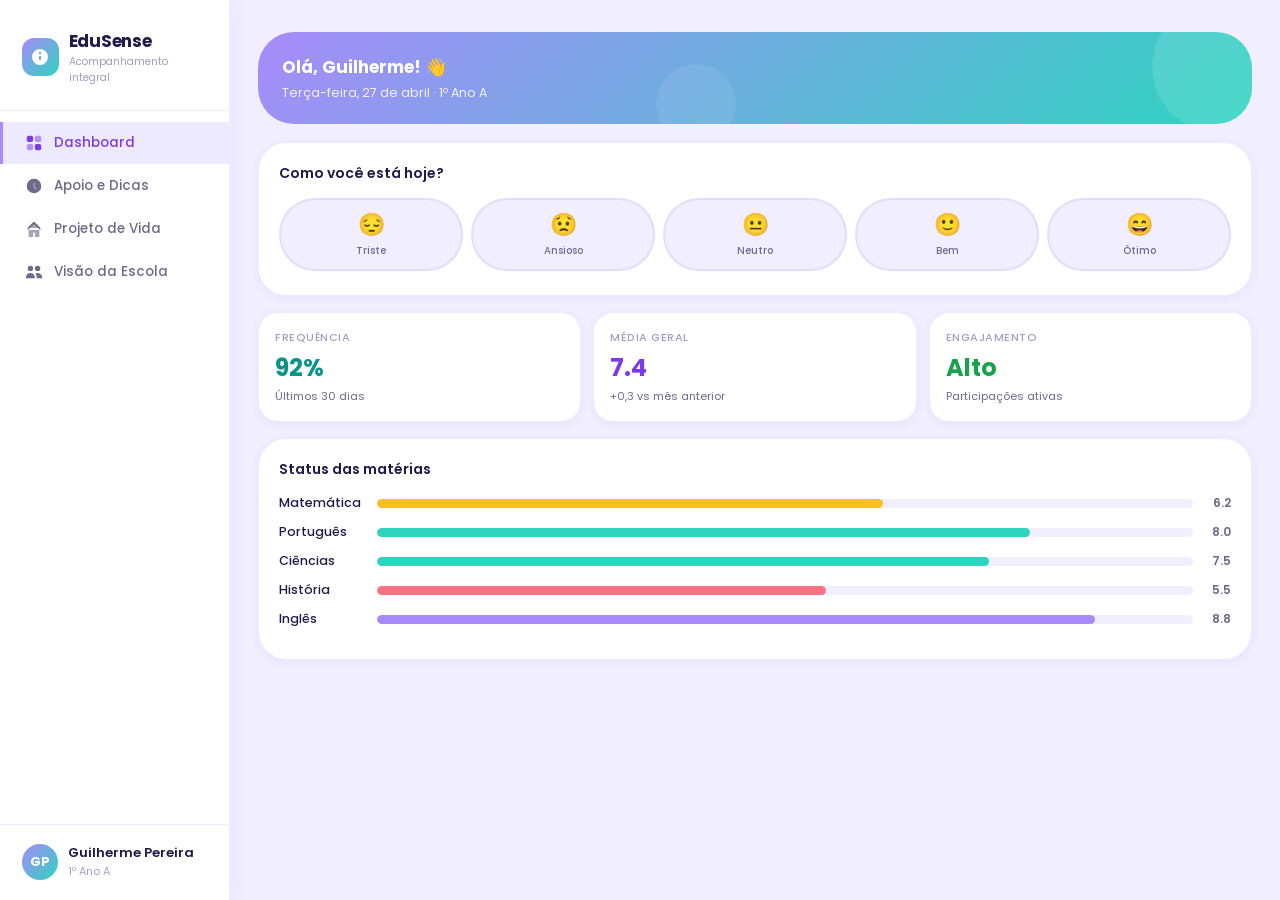
==== index.html @ b8fcf406 "Change avatar initials from 'AM' to 'GP'" ====
<!DOCTYPE html>
<html lang="pt-BR">
<head>
<meta charset="UTF-8">
<meta name="viewport" content="width=device-width, initial-scale=1.0">
<title>EduSense — Acompanhamento Integral do Estudante</title>
<link rel="preconnect" href="https://fonts.googleapis.com">
<link href="https://fonts.googleapis.com/css2?family=Poppins:wght@400;500;600;700&display=swap" rel="stylesheet">
<style>
  :root {
    --bg: #f0eeff;
    --bg2: #ffffff;
    --bg3: #e8f5f0;
    --sidebar-bg: #ffffff;
    --card: #ffffff;
    --card2: #f7f5ff;
    --lilac: #a78bfa;
    --lilac-deep: #7c3aed;
    --lilac-light: #ede9fe;
    --teal: #2dd4bf;
    --teal-deep: #0d9488;
    --teal-light: #ccfbf1;
    --rose: #fb7185;
    --rose-light: #ffe4e6;
    --amber: #fbbf24;
    --amber-light: #fef3c7;
    --green: #4ade80;
    --green-deep: #16a34a;
    --green-light: #dcfce7;
    --text: #1e1b4b;
    --text2: #6d6a8a;
    --text3: #a0a0c0;
    --border: rgba(167,139,250,0.18);
    --shadow: 0 4px 24px rgba(124,58,237,0.08);
    --shadow-sm: 0 2px 10px rgba(124,58,237,0.06);
    --r: 20px;
    --r-lg: 28px;
    --r-xl: 36px;
  }
  * { box-sizing: border-box; margin: 0; padding: 0; }
  html, body { height: 100%; font-family: 'Poppins', sans-serif; background: var(--bg); color: var(--text); }

  /* LAYOUT */
  .shell { display: flex; height: 100vh; overflow: hidden; }
  .sidebar {
    width: 230px; background: var(--sidebar-bg); border-right: 1.5px solid var(--border);
    display: flex; flex-direction: column; padding: 28px 0 20px; flex-shrink: 0;
    box-shadow: 2px 0 20px rgba(124,58,237,0.05); transition: transform 0.3s ease; z-index: 100;
  }
  .main { flex: 1; overflow-y: auto; padding: 32px 28px 100px; background: var(--bg); }

  /* LOGO */
  .logo { padding: 0 22px 24px; border-bottom: 1.5px solid var(--border); margin-bottom: 10px; }
  .logo-mark { display: flex; align-items: center; gap: 10px; }
  .logo-icon { width: 38px; height: 38px; border-radius: 12px; background: linear-gradient(135deg,#a78bfa,#2dd4bf); display: flex; align-items: center; justify-content: center; }
  .logo-icon svg { width: 20px; height: 20px; fill: white; }
  .logo-name { font-size: 17px; font-weight: 700; color: var(--text); letter-spacing: -0.3px; }
  .logo-sub { font-size: 10.5px; color: var(--text3); font-weight: 400; }

  /* NAV */
  .nav-item {
    display: flex; align-items: center; gap: 11px; padding: 11px 22px;
    font-size: 13.5px; font-weight: 500; color: var(--text2); cursor: pointer;
    border-left: 3px solid transparent; transition: all 0.18s; margin: 1px 0;
  }
  .nav-item:hover { background: var(--lilac-light); color: var(--lilac-deep); }
  .nav-item.active { background: var(--lilac-light); color: var(--lilac-deep); border-left: 3px solid var(--lilac); }
  .nav-item svg { width: 18px; height: 18px; flex-shrink: 0; }

  /* AVATAR FOOTER */
  .sidebar-footer { margin-top: auto; padding: 18px 22px 0; border-top: 1.5px solid var(--border); }
  .user-row { display: flex; align-items: center; gap: 10px; }
  .avatar { width: 36px; height: 36px; border-radius: 50%; background: linear-gradient(135deg,#a78bfa,#2dd4bf); display: flex; align-items: center; justify-content: center; font-size: 13px; font-weight: 700; color: white; flex-shrink: 0; }
  .user-name { font-size: 13px; font-weight: 600; color: var(--text); }
  .user-role { font-size: 11px; color: var(--text3); }

  /* TOP BAR (mobile) */
  .topbar {
    display: none; align-items: center; justify-content: space-between;
    padding: 14px 18px; background: white; border-bottom: 1.5px solid var(--border);
    position: sticky; top: 0; z-index: 200;
  }
  .hamburger { background: none; border: none; cursor: pointer; padding: 4px; display: flex; flex-direction: column; gap: 5px; }
  .hamburger span { display: block; width: 22px; height: 2px; background: var(--text); border-radius: 2px; transition: all 0.2s; }
  .topbar-logo { font-size: 16px; font-weight: 700; color: var(--text); }
  .topbar-avatar { width: 32px; height: 32px; border-radius: 50%; background: linear-gradient(135deg,#a78bfa,#2dd4bf); display: flex; align-items: center; justify-content: center; font-size: 11px; font-weight: 700; color: white; }

  /* BOTTOM NAV (mobile) */
  .bottom-nav {
    display: none; position: fixed; bottom: 0; left: 0; right: 0; z-index: 300;
    background: white; border-top: 1.5px solid var(--border);
    padding: 8px 0 env(safe-area-inset-bottom, 8px);
    justify-content: space-around; align-items: center;
  }
  .bn-item { display: flex; flex-direction: column; align-items: center; gap: 3px; cursor: pointer; padding: 4px 10px; border-radius: 12px; transition: all 0.15s; flex: 1; }
  .bn-item svg { width: 22px; height: 22px; color: var(--text3); transition: color 0.15s; }
  .bn-item span { font-size: 10px; color: var(--text3); font-weight: 500; transition: color 0.15s; }
  .bn-item.active svg, .bn-item.active span { color: var(--lilac-deep); }
  .bn-item.active { background: var(--lilac-light); }

  /* SIDEBAR OVERLAY */
  .overlay { display: none; position: fixed; inset: 0; background: rgba(30,27,75,0.35); z-index: 99; }
  .overlay.visible { display: block; }

  /* PAGES */
  .page { display: none; animation: fadeUp 0.22s ease; }
  .page.active { display: block; }
  @keyframes fadeUp { from { opacity:0; transform: translateY(12px); } to { opacity:1; transform:translateY(0); } }
  .page-title { font-size: 20px; font-weight: 700; color: var(--text); margin-bottom: 4px; }
  .page-subtitle { font-size: 13px; color: var(--text2); margin-bottom: 22px; }

  /* CARDS */
  .card { background: var(--card); border-radius: var(--r-lg); padding: 20px; box-shadow: var(--shadow-sm); border: 1.5px solid var(--border); margin-bottom: 16px; }
  .card-title { font-size: 14px; font-weight: 600; color: var(--text); margin-bottom: 14px; }
  .card2 { background: var(--card2); border-radius: var(--r-lg); padding: 18px; border: 1.5px solid var(--lilac-light); margin-bottom: 16px; }

  /* GRID */
  .grid-2 { display: grid; grid-template-columns: 1fr 1fr; gap: 14px; margin-bottom: 16px; }
  .grid-3 { display: grid; grid-template-columns: repeat(3, 1fr); gap: 12px; margin-bottom: 16px; }
  .grid-comp { display: grid; grid-template-columns: 1fr 1fr; gap: 14px; }

  /* METRIC */
  .metric-card { background: white; border-radius: var(--r); padding: 16px; border: 1.5px solid var(--border); box-shadow: var(--shadow-sm); }
  .metric-label { font-size: 11px; color: var(--text3); font-weight: 500; margin-bottom: 4px; text-transform: uppercase; letter-spacing: 0.5px; }
  .metric-value { font-size: 24px; font-weight: 700; color: var(--text); }
  .metric-sub { font-size: 11px; color: var(--text2); margin-top: 3px; }

  /* EMOJI CHECK-IN */
  .emoji-row { display: flex; gap: 8px; justify-content: space-between; margin-bottom: 4px; }
  .emoji-btn {
    flex: 1; padding: 12px 4px 10px; border: 2px solid var(--border);
    border-radius: var(--r-xl); background: var(--bg); cursor: pointer;
    display: flex; flex-direction: column; align-items: center; gap: 5px;
    transition: all 0.18s; font-size: 22px; outline: none;
  }
  .emoji-btn:hover { border-color: var(--lilac); background: var(--lilac-light); transform: translateY(-2px); }
  .emoji-btn.selected { border-color: var(--lilac-deep); background: var(--lilac-light); box-shadow: 0 0 0 3px rgba(167,139,250,0.25); transform: translateY(-2px); }
  .emoji-label { font-size: 10px; color: var(--text2); font-weight: 500; font-family: 'Poppins', sans-serif; }

  /* CHECK-IN RESULT */
  .checkin-result { border-radius: var(--r); padding: 14px 16px; margin-top: 14px; display: none; transition: all 0.2s; }
  .checkin-result.visible { display: block; }
  .checkin-msg { font-size: 13px; font-weight: 600; margin-bottom: 3px; }
  .checkin-sub { font-size: 12px; line-height: 1.5; }

  /* SUBJECT BARS */
  .subject-bar { display: flex; align-items: center; gap: 10px; margin-bottom: 11px; }
  .subject-name { font-size: 12.5px; color: var(--text); font-weight: 500; width: 88px; flex-shrink: 0; }
  .bar-track { flex: 1; height: 9px; background: var(--bg); border-radius: 99px; overflow: hidden; }
  .bar-fill { height: 100%; border-radius: 99px; transition: width 0.6s ease; }
  .bar-grade { font-size: 12px; color: var(--text2); font-weight: 600; width: 28px; text-align: right; }

  /* BADGES */
  .badge { display: inline-block; padding: 3px 10px; border-radius: 99px; font-size: 11px; font-weight: 600; font-family: 'Poppins', sans-serif; }
  .badge-lilac { background: var(--lilac-light); color: var(--lilac-deep); }
  .badge-teal { background: var(--teal-light); color: var(--teal-deep); }
  .badge-amber { background: var(--amber-light); color: #92400e; }
  .badge-rose { background: var(--rose-light); color: #be123c; }
  .badge-green { background: var(--green-light); color: var(--green-deep); }

  /* TIP CARDS */
  .tip-card { border-radius: var(--r); padding: 14px 16px; margin-bottom: 10px; border-left: 4px solid; }
  .tip-card.blue { background: #f0f9ff; border-color: #38bdf8; }
  .tip-card.green { background: var(--teal-light); border-color: var(--teal); }
  .tip-card.amber { background: var(--amber-light); border-color: var(--amber); }
  .tip-card.lilac { background: var(--lilac-light); border-color: var(--lilac); }
  .tip-label { font-size: 10.5px; font-weight: 700; text-transform: uppercase; letter-spacing: 0.6px; margin-bottom: 5px; }
  .tip-text { font-size: 13px; color: var(--text); line-height: 1.6; }

  /* COMPETENCY CARDS */
  .comp-card { background: white; border-radius: var(--r-lg); padding: 18px; border: 1.5px solid var(--border); transition: all 0.2s; cursor: pointer; }
  .comp-card:hover { border-color: var(--lilac); transform: translateY(-2px); box-shadow: var(--shadow); }
  .comp-icon { width: 42px; height: 42px; border-radius: 14px; display: flex; align-items: center; justify-content: center; margin-bottom: 12px; font-size: 20px; }
  .comp-title { font-size: 14px; font-weight: 600; color: var(--text); margin-bottom: 5px; }
  .comp-desc { font-size: 12px; color: var(--text2); line-height: 1.55; }
  .prog-bar { height: 6px; background: var(--bg); border-radius: 99px; overflow: hidden; margin-top: 12px; margin-bottom: 4px; }
  .prog-fill { height: 100%; border-radius: 99px; }
  .prog-label { font-size: 11px; color: var(--text3); display: flex; justify-content: space-between; }
  .prog-pct { font-weight: 700; color: var(--text2); }

  /* CHART BARS */
  .chart-area { display: flex; align-items: flex-end; gap: 8px; height: 110px; padding-top: 8px; }
  .chart-col { flex: 1; display: flex; flex-direction: column; align-items: center; gap: 5px; height: 100%; justify-content: flex-end; }
  .chart-bar-outer { width: 100%; background: var(--bg); border-radius: 8px 8px 0 0; display: flex; align-items: flex-end; flex: 1; overflow: hidden; }
  .chart-bar-inner { width: 100%; border-radius: 8px 8px 0 0; transition: height 0.6s ease; }
  .chart-label { font-size: 11px; color: var(--text3); font-weight: 500; }
  .chart-val { font-size: 12px; color: var(--text2); font-weight: 700; }

  /* ALERTS */
  .alert-item { display: flex; align-items: flex-start; gap: 10px; padding: 12px 14px; border-radius: var(--r); margin-bottom: 9px; }
  .alert-item.warn { background: var(--amber-light); }
  .alert-item.danger { background: var(--rose-light); }
  .alert-item.ok { background: var(--green-light); }
  .alert-dot { width: 9px; height: 9px; border-radius: 50%; margin-top: 4px; flex-shrink: 0; }
  .alert-text { font-size: 13px; color: var(--text); font-weight: 500; }
  .alert-meta { font-size: 11px; color: var(--text2); margin-top: 2px; }

  /* ROLE SWITCHER */
  .role-switcher { display: flex; gap: 8px; margin-bottom: 20px; flex-wrap: wrap; }
  .role-btn { padding: 7px 16px; border-radius: 99px; font-size: 12px; cursor: pointer; border: 1.5px solid var(--border); background: white; color: var(--text2); font-weight: 500; font-family: 'Poppins', sans-serif; transition: all 0.15s; }
  .role-btn.active { background: var(--lilac-deep); color: white; border-color: var(--lilac-deep); }
  .role-btn:hover:not(.active) { border-color: var(--lilac); color: var(--lilac-deep); }

  /* HERO BANNER */
  .hero-banner { background: linear-gradient(135deg, #a78bfa 0%, #2dd4bf 100%); border-radius: var(--r-xl); padding: 22px 24px; color: white; margin-bottom: 18px; position: relative; overflow: hidden; }
  .hero-banner::before { content:''; position:absolute; top:-30px; right:-30px; width:130px; height:130px; border-radius:50%; background:rgba(255,255,255,0.12); }
  .hero-banner::after { content:''; position:absolute; bottom:-20px; left:40%; width:80px; height:80px; border-radius:50%; background:rgba(255,255,255,0.08); }
  .hero-greeting { font-size: 17px; font-weight: 700; margin-bottom: 4px; }
  .hero-sub { font-size: 12.5px; opacity: 0.88; }

  /* SECTION LABEL */
  .section-label { font-size: 11px; color: var(--text3); text-transform: uppercase; letter-spacing: 0.8px; font-weight: 600; margin: 20px 0 10px; }

  /* RESPONSIVE */
  @media (max-width: 720px) {
    .sidebar { position: fixed; left: 0; top: 0; bottom: 0; transform: translateX(-100%); width: 240px; padding-top: 20px; }
    .sidebar.open { transform: translateX(0); }
    .topbar { display: flex; }
    .bottom-nav { display: flex; }
    .main { padding: 16px 14px 90px; }
    .hero-banner { padding: 18px; }
    .grid-2 { grid-template-columns: 1fr; }
    .grid-3 { grid-template-columns: 1fr 1fr; }
    .grid-comp { grid-template-columns: 1fr; }
    .emoji-btn { padding: 10px 2px 8px; font-size: 19px; }
    .emoji-label { font-size: 9px; }
    .page-title { font-size: 18px; }
  }
  @media (max-width: 400px) {
    .grid-3 { grid-template-columns: 1fr; }
  }
</style>
</head>
<body>

<div class="shell">
  <!-- SIDEBAR (desktop) -->
  <aside class="sidebar" id="sidebar">
    <div class="logo">
      <div class="logo-mark">
        <div class="logo-icon">
          <svg viewBox="0 0 20 20"><path d="M10 2a8 8 0 100 16A8 8 0 0010 2zm1 11H9V9h2v4zm0-6H9V5h2v2z"/></svg>
        </div>
        <div>
          <div class="logo-name">EduSense</div>
          <div class="logo-sub">Acompanhamento integral</div>
        </div>
      </div>
    </div>
    <nav>
      <div class="nav-item active" id="nav-dashboard" onclick="navigate('dashboard')">
        <svg viewBox="0 0 20 20" fill="currentColor"><rect x="2" y="2" width="7" height="7" rx="2"/><rect x="11" y="2" width="7" height="7" rx="2" opacity=".5"/><rect x="2" y="11" width="7" height="7" rx="2" opacity=".5"/><rect x="11" y="11" width="7" height="7" rx="2"/></svg>
        Dashboard
      </div>
      <div class="nav-item" id="nav-apoio" onclick="navigate('apoio')">
        <svg viewBox="0 0 20 20" fill="currentColor"><path d="M10 18a8 8 0 100-16 8 8 0 000 16zm1-13a1 1 0 10-2 0v4a1 1 0 00.293.707l2.5 2.5a1 1 0 101.414-1.414L11 8.586V5z" opacity=".7"/><path d="M10 2a8 8 0 100 16A8 8 0 0010 2zm1 5v3.586l1.707 1.707a1 1 0 01-1.414 1.414l-2-2A1 1 0 019 11V7a1 1 0 012 0z"/></svg>
        Apoio e Dicas
      </div>
      <div class="nav-item" id="nav-carreira" onclick="navigate('carreira')">
        <svg viewBox="0 0 20 20" fill="currentColor"><path d="M2 11l8-8 8 8M4 9v9a1 1 0 001 1h4v-5h2v5h4a1 1 0 001-1V9" opacity=".6"/><path fill-rule="evenodd" d="M3.293 9.707a1 1 0 010-1.414l6-6a1 1 0 011.414 0l6 6a1 1 0 01-1.414 1.414L10 4.414 4.707 9.707a1 1 0 01-1.414 0z"/></svg>
        Projeto de Vida
      </div>
      <div class="nav-item" id="nav-gestor" onclick="navigate('gestor')">
        <svg viewBox="0 0 20 20" fill="currentColor"><path d="M9 6a3 3 0 11-6 0 3 3 0 016 0zM17 6a3 3 0 11-6 0 3 3 0 016 0zM12.93 17c.046-.327.07-.66.07-1a6.97 6.97 0 00-1.5-4.33A5 5 0 0119 16v1h-6.07zM6 11a5 5 0 015 5v1H1v-1a5 5 0 015-5z"/></svg>
        Visão da Escola
      </div>
    </nav>
    <div class="sidebar-footer">
      <div class="user-row">
        <div class="avatar">GP</div>
        <div>
          <div class="user-name">Guilherme Pereira</div>
          <div class="user-role">1º Ano A </div>
        </div>
      </div>
    </div>
  </aside>

  <!-- MAIN -->
  <div style="flex:1;display:flex;flex-direction:column;overflow:hidden;min-width:0;">
    <!-- TOP BAR (mobile) -->
    <header class="topbar" id="topbar">
      <button class="hamburger" onclick="toggleSidebar()" aria-label="Menu">
        <span></span><span></span><span></span>
      </button>
      <span class="topbar-logo">EduSense</span>
      <div class="topbar-avatar">GP</div>
    </header>

    <main class="main" id="main">

      <!-- DASHBOARD -->
      <div class="page active" id="page-dashboard">
        <div class="hero-banner">
          <div class="hero-greeting">Olá, Guilherme! 👋</div>
          <div class="hero-sub">Terça-feira, 27 de abril · 1º Ano A </div>
        </div>

        <div class="card">
          <div class="card-title">Como você está hoje?</div>
          <div class="emoji-row">
            <button class="emoji-btn" onclick="selectMood(this,'triste')" data-mood="triste" aria-label="Triste"><span>😔</span><span class="emoji-label">Triste</span></button>
            <button class="emoji-btn" onclick="selectMood(this,'ansioso')" data-mood="ansioso" aria-label="Ansioso"><span>😟</span><span class="emoji-label">Ansioso</span></button>
            <button class="emoji-btn" onclick="selectMood(this,'neutro')" data-mood="neutro" aria-label="Neutro"><span>😐</span><span class="emoji-label">Neutro</span></button>
            <button class="emoji-btn" onclick="selectMood(this,'bem')" data-mood="bem" aria-label="Bem"><span>🙂</span><span class="emoji-label">Bem</span></button>
            <button class="emoji-btn" onclick="selectMood(this,'otimo')" data-mood="otimo" aria-label="Ótimo"><span>😄</span><span class="emoji-label">Ótimo</span></button>
          </div>
          <div class="checkin-result" id="checkin-result">
            <div class="checkin-msg" id="checkin-msg"></div>
            <div class="checkin-sub" id="checkin-sub"></div>
          </div>
        </div>

        <div class="grid-3">
          <div class="metric-card"><div class="metric-label">Frequência</div><div class="metric-value" style="color:var(--teal-deep)">92%</div><div class="metric-sub">Últimos 30 dias</div></div>
          <div class="metric-card"><div class="metric-label">Média geral</div><div class="metric-value" style="color:var(--lilac-deep)">7.4</div><div class="metric-sub">+0,3 vs mês anterior</div></div>
          <div class="metric-card"><div class="metric-label">Engajamento</div><div class="metric-value" style="color:var(--green-deep)">Alto</div><div class="metric-sub">Participações ativas</div></div>
        </div>

        <div class="card">
          <div class="card-title">Status das matérias</div>
          <div class="subject-bar"><span class="subject-name">Matemática</span><div class="bar-track"><div class="bar-fill" style="width:62%;background:var(--amber)"></div></div><span class="bar-grade">6.2</span></div>
          <div class="subject-bar"><span class="subject-name">Português</span><div class="bar-track"><div class="bar-fill" style="width:80%;background:var(--teal)"></div></div><span class="bar-grade">8.0</span></div>
          <div class="subject-bar"><span class="subject-name">Ciências</span><div class="bar-track"><div class="bar-fill" style="width:75%;background:var(--teal)"></div></div><span class="bar-grade">7.5</span></div>
          <div class="subject-bar"><span class="subject-name">História</span><div class="bar-track"><div class="bar-fill" style="width:55%;background:var(--rose)"></div></div><span class="bar-grade">5.5</span></div>
          <div class="subject-bar"><span class="subject-name">Inglês</span><div class="bar-track"><div class="bar-fill" style="width:88%;background:var(--lilac)"></div></div><span class="bar-grade">8.8</span></div>
        </div>
      </div>

      <!-- APOIO -->
      <div class="page" id="page-apoio">
        <div class="page-title">Apoio personalizado</div>
        <div class="page-subtitle">Sugestões baseadas no seu acompanhamento de hoje</div>

        <div class="card">
          <div class="card-title">Com base no seu check-in <span class="badge badge-amber" id="mood-badge">😟 Ansioso</span></div>
          <div class="tip-card amber">
            <div class="tip-label" style="color:#92400e;">Respiração e foco</div>
            <div class="tip-text">Antes de estudar, experimente 3 minutos de respiração profunda. Inspire por 4 segundos, segure por 4 e expire por 6. Isso ativa o estado de calma.</div>
          </div>
          <div class="tip-card blue">
            <div class="tip-label" style="color:#0369a1;">Técnica de estudo</div>
            <div class="tip-text">Divida seu estudo em blocos de 25 minutos com pausas de 5 (Técnica Pomodoro). Isso reduz a sensação de sobrecarga e melhora a concentração.</div>
          </div>
          <div class="tip-card green">
            <div class="tip-label" style="color:var(--teal-deep);">Conversar ajuda</div>
            <div class="tip-text">Se a ansiedade estiver pesando, converse com o orientador pedagógico. Falar sobre o que sente é um ato de autocuidado e coragem.</div>
          </div>
          <div class="tip-card lilac">
            <div class="tip-label" style="color:var(--lilac-deep);">Mensagem motivacional</div>
            <div class="tip-text">Você não precisa ser perfeito(a) para avançar. Cada pequeno passo conta. Reconheça seu próprio progresso hoje! ✨</div>
          </div>
        </div>

        <div class="section-label">Recursos de apoio</div>
        <div class="grid-2">
          <div class="card" style="margin-bottom:0;">
            <div class="card-title">Organizando sua rotina</div>
            <div style="font-size:13px;color:var(--text2);line-height:1.65;">Monte um plano semanal com horários fixos para estudo. A previsibilidade reduz a ansiedade e aumenta a sensação de controle.</div>
            <div style="margin-top:12px;"><span class="badge badge-teal">Organização</span></div>
          </div>
          <div class="card" style="margin-bottom:0;">
            <div class="card-title">Inteligência emocional</div>
            <div style="font-size:13px;color:var(--text2);line-height:1.65;">Reconhecer suas emoções é o primeiro passo para gerenciá-las. Identifique o que te deixa ansioso e explore estratégias de resposta.</div>
            <div style="margin-top:12px;"><span class="badge badge-lilac">Autoconhecimento</span></div>
          </div>
        </div>
      </div>

      <!-- CARREIRA -->
      <div class="page" id="page-carreira">
        <div class="page-title">Projeto de Vida</div>
        <div class="page-subtitle">Competências socioemocionais para o mundo do trabalho</div>

        <div class="hero-banner" style="background:linear-gradient(135deg,#2dd4bf,#a78bfa);">
          <div class="hero-greeting" style="font-size:14px;">Mercado contemporâneo</div>
          <div class="hero-sub">Além do conhecimento técnico, o mercado exige equilíbrio emocional, empatia, resiliência e capacidade de adaptação.</div>
        </div>

        <div class="grid-comp">
          <div class="comp-card">
            <div class="comp-icon" style="background:var(--lilac-light);">💬</div>
            <div class="comp-title">Comunicação</div>
            <div class="comp-desc">Expressar ideias com clareza, ouvir ativamente e adaptar sua linguagem ao contexto e ao interlocutor.</div>
            <div class="prog-bar"><div class="prog-fill" style="width:72%;background:var(--lilac);"></div></div>
            <div class="prog-label"><span>Progresso</span><span class="prog-pct">72%</span></div>
          </div>
          <div class="comp-card">
            <div class="comp-icon" style="background:var(--teal-light);">🌱</div>
            <div class="comp-title">Resiliência</div>
            <div class="comp-desc">Superar obstáculos, aprender com erros e manter o equilíbrio diante de desafios e mudanças.</div>
            <div class="prog-bar"><div class="prog-fill" style="width:58%;background:var(--teal);"></div></div>
            <div class="prog-label"><span>Progresso</span><span class="prog-pct">58%</span></div>
          </div>
          <div class="comp-card">
            <div class="comp-icon" style="background:var(--amber-light);">🤝</div>
            <div class="comp-title">Trabalho em equipe</div>
            <div class="comp-desc">Colaborar, dividir responsabilidades e valorizar as contribuições de cada integrante do grupo.</div>
            <div class="prog-bar"><div class="prog-fill" style="width:80%;background:var(--amber);"></div></div>
            <div class="prog-label"><span>Progresso</span><span class="prog-pct">80%</span></div>
          </div>
          <div class="comp-card">
            <div class="comp-icon" style="background:#ede9fe;">🎯</div>
            <div class="comp-title">Liderança</div>
            <div class="comp-desc">Inspirar, organizar e motivar pessoas em direção a objetivos comuns com responsabilidade.</div>
            <div class="prog-bar"><div class="prog-fill" style="width:44%;background:#a78bfa;"></div></div>
            <div class="prog-label"><span>Progresso</span><span class="prog-pct">44%</span></div>
          </div>
          <div class="comp-card">
            <div class="comp-icon" style="background:var(--rose-light);">📋</div>
            <div class="comp-title">Organização</div>
            <div class="comp-desc">Planejar tarefas, gerenciar tempo e manter a consistência nos compromissos escolares e profissionais.</div>
            <div class="prog-bar"><div class="prog-fill" style="width:65%;background:var(--rose);"></div></div>
            <div class="prog-label"><span>Progresso</span><span class="prog-pct">65%</span></div>
          </div>
          <div class="comp-card">
            <div class="comp-icon" style="background:var(--green-light);">🔍</div>
            <div class="comp-title">Autonomia</div>
            <div class="comp-desc">Tomar iniciativa, buscar soluções de forma independente e assumir responsabilidades com maturidade.</div>
            <div class="prog-bar"><div class="prog-fill" style="width:53%;background:var(--green);"></div></div>
            <div class="prog-label"><span>Progresso</span><span class="prog-pct">53%</span></div>
          </div>
        </div>
      </div>

      <!-- GESTOR -->
      <div class="page" id="page-gestor">
        <div class="page-title">Visão da Escola</div>
        <div class="page-subtitle">Painel pedagógico — dados agregados e anônimos</div>

        <div class="role-switcher">
          <button class="role-btn active" onclick="switchRole(this)">Professor</button>
          <button class="role-btn" onclick="switchRole(this)">Coordenador</button>
          <button class="role-btn" onclick="switchRole(this)">Gestor</button>
        </div>

        <div class="grid-3">
          <div class="metric-card"><div class="metric-label">Alunos na turma</div><div class="metric-value" style="color:var(--lilac-deep)">32</div><div class="metric-sub">3º Ano B</div></div>
          <div class="metric-card"><div class="metric-label">Engajamento médio</div><div class="metric-value" style="color:var(--teal-deep)">74%</div><div class="metric-sub">+5% vs semana ant.</div></div>
          <div class="metric-card"><div class="metric-label">Check-ins hoje</div><div class="metric-value" style="color:var(--green-deep)">28</div><div class="metric-sub">87% de adesão</div></div>
        </div>

        <div class="grid-2">
          <div class="card" style="margin-bottom:0;">
            <div class="card-title">Humor da turma hoje</div>
            <div class="chart-area">
              <div class="chart-col"><div class="chart-val">3</div><div class="chart-bar-outer"><div class="chart-bar-inner" style="height:20%;background:var(--rose);"></div></div><div class="chart-label">😔</div></div>
              <div class="chart-col"><div class="chart-val">5</div><div class="chart-bar-outer"><div class="chart-bar-inner" style="height:33%;background:var(--amber);"></div></div><div class="chart-label">😟</div></div>
              <div class="chart-col"><div class="chart-val">8</div><div class="chart-bar-outer"><div class="chart-bar-inner" style="height:53%;background:#c4b5fd;"></div></div><div class="chart-label">😐</div></div>
              <div class="chart-col"><div class="chart-val">9</div><div class="chart-bar-outer"><div class="chart-bar-inner" style="height:60%;background:var(--lilac);"></div></div><div class="chart-label">🙂</div></div>
              <div class="chart-col"><div class="chart-val">3</div><div class="chart-bar-outer"><div class="chart-bar-inner" style="height:20%;background:var(--teal);"></div></div><div class="chart-label">😄</div></div>
            </div>
            <div style="font-size:10.5px;color:var(--text3);margin-top:8px;">Dados anônimos — identificação individual não é exibida</div>
          </div>
          <div class="card" style="margin-bottom:0;">
            <div class="card-title">Alertas de atenção</div>
            <div class="alert-item warn">
              <div class="alert-dot" style="background:#d97706;"></div>
              <div><div class="alert-text">3 alunos com queda de frequência</div><div class="alert-meta">Recomenda-se contato com familiares</div></div>
            </div>
            <div class="alert-item danger">
              <div class="alert-dot" style="background:#be123c;"></div>
              <div><div class="alert-text">2 alunos com humor baixo por 3 dias seguidos</div><div class="alert-meta">Encaminhamento para orientação pedagógica</div></div>
            </div>
            <div class="alert-item ok">
              <div class="alert-dot" style="background:var(--green-deep);"></div>
              <div><div class="alert-text">Turma com média geral acima de 7.0</div><div class="alert-meta">Engajamento estável e crescente</div></div>
            </div>
          </div>
        </div>

        <div class="section-label" style="margin-top:18px;">Engajamento semanal da turma</div>
        <div class="card">
          <div class="chart-area" style="height:90px;">
            <div class="chart-col"><div class="chart-val">68</div><div class="chart-bar-outer"><div class="chart-bar-inner" style="height:68%;background:#c4b5fd;"></div></div><div class="chart-label">Seg</div></div>
            <div class="chart-col"><div class="chart-val">71</div><div class="chart-bar-outer"><div class="chart-bar-inner" style="height:71%;background:#c4b5fd;"></div></div><div class="chart-label">Ter</div></div>
            <div class="chart-col"><div class="chart-val">65</div><div class="chart-bar-outer"><div class="chart-bar-inner" style="height:65%;background:#c4b5fd;"></div></div><div class="chart-label">Qua</div></div>
            <div class="chart-col"><div class="chart-val">79</div><div class="chart-bar-outer"><div class="chart-bar-inner" style="height:79%;background:var(--lilac);"></div></div><div class="chart-label">Qui</div></div>
            <div class="chart-col"><div class="chart-val">74</div><div class="chart-bar-outer"><div class="chart-bar-inner" style="height:74%;background:#c4b5fd;"></div></div><div class="chart-label">Sex</div></div>
          </div>
        </div>
      </div>

    </main>
  </div>
</div>

<!-- BOTTOM NAV (mobile) -->
<nav class="bottom-nav" id="bottom-nav">
  <div class="bn-item active" id="bn-dashboard" onclick="navigate('dashboard')">
    <svg viewBox="0 0 20 20" fill="currentColor"><rect x="2" y="2" width="7" height="7" rx="2"/><rect x="11" y="2" width="7" height="7" rx="2" opacity=".5"/><rect x="2" y="11" width="7" height="7" rx="2" opacity=".5"/><rect x="11" y="11" width="7" height="7" rx="2"/></svg>
    <span>Início</span>
  </div>
  <div class="bn-item" id="bn-apoio" onclick="navigate('apoio')">
    <svg viewBox="0 0 20 20" fill="currentColor"><path d="M10 18a8 8 0 100-16 8 8 0 000 16zm1-13a1 1 0 10-2 0v4a1 1 0 00.293.707l2.5 2.5a1 1 0 101.414-1.414L11 8.586V5z"/></svg>
    <span>Apoio</span>
  </div>
  <div class="bn-item" id="bn-carreira" onclick="navigate('carreira')">
    <svg viewBox="0 0 20 20" fill="currentColor"><path fill-rule="evenodd" d="M3.293 9.707a1 1 0 010-1.414l6-6a1 1 0 011.414 0l6 6a1 1 0 01-1.414 1.414L10 4.414 4.707 9.707a1 1 0 01-1.414 0z"/><path d="M4 9v9a1 1 0 001 1h4v-5h2v5h4a1 1 0 001-1V9"/></svg>
    <span>Carreira</span>
  </div>
  <div class="bn-item" id="bn-gestor" onclick="navigate('gestor')">
    <svg viewBox="0 0 20 20" fill="currentColor"><path d="M9 6a3 3 0 11-6 0 3 3 0 016 0zM17 6a3 3 0 11-6 0 3 3 0 016 0zM12.93 17c.046-.327.07-.66.07-1a6.97 6.97 0 00-1.5-4.33A5 5 0 0119 16v1h-6.07zM6 11a5 5 0 015 5v1H1v-1a5 5 0 015-5z"/></svg>
    <span>Escola</span>
  </div>
</nav>

<!-- OVERLAY -->
<div class="overlay" id="overlay" onclick="toggleSidebar()"></div>

<script>
  const pages = ['dashboard','apoio','carreira','gestor'];
  const moodData = {
    triste: { msg:'Registrado. Sentir tristeza é humano.', sub:'Separamos sugestões de apoio para você em "Apoio e Dicas". Você não está sozinho(a).', badge:'😔 Triste', bg:'var(--rose-light)', color:'#be123c' },
    ansioso: { msg:'Entendemos. A ansiedade é muito comum nessa fase.', sub:'Veja dicas práticas de respiração e organização em "Apoio e Dicas".', badge:'😟 Ansioso', bg:'var(--amber-light)', color:'#92400e' },
    neutro: { msg:'Ok! Dia neutro, tudo bem.', sub:'Confira seu progresso nas matérias e veja o que gostaria de reforçar hoje.', badge:'😐 Neutro', bg:'#f1f5f9', color:'#475569' },
    bem: { msg:'Que bom que você está bem!', sub:'Aproveite para avançar nos estudos e explorar suas competências de carreira.', badge:'🙂 Bem', bg:'var(--lilac-light)', color:'var(--lilac-deep)' },
    otimo: { msg:'Ótimo! Energia positiva registrada! ✨', sub:'Continue assim! Que tal explorar a seção "Projeto de Vida" hoje?', badge:'😄 Ótimo', bg:'var(--teal-light)', color:'var(--teal-deep)' }
  };

  function navigate(page) {
    pages.forEach(p => {
      document.getElementById('page-' + p).classList.remove('active');
      const nav = document.getElementById('nav-' + p);
      const bn = document.getElementById('bn-' + p);
      if (nav) nav.classList.remove('active');
      if (bn) bn.classList.remove('active');
    });
    document.getElementById('page-' + page).classList.add('active');
    const nav = document.getElementById('nav-' + page);
    const bn = document.getElementById('bn-' + page);
    if (nav) nav.classList.add('active');
    if (bn) bn.classList.add('active');
    document.getElementById('main').scrollTop = 0;
    const sidebar = document.getElementById('sidebar');
    if (sidebar.classList.contains('open')) toggleSidebar();
  }

  function selectMood(el, mood) {
    document.querySelectorAll('.emoji-btn').forEach(b => b.classList.remove('selected'));
    el.classList.add('selected');
    const d = moodData[mood];
    const r = document.getElementById('checkin-result');
    document.getElementById('checkin-msg').textContent = d.msg;
    document.getElementById('checkin-msg').style.color = d.color;
    document.getElementById('checkin-sub').textContent = d.sub;
    document.getElementById('checkin-sub').style.color = d.color;
    r.style.background = d.bg;
    r.classList.add('visible');
    const badge = document.getElementById('mood-badge');
    if (badge) { badge.textContent = d.badge; }
  }

  function toggleSidebar() {
    const sidebar = document.getElementById('sidebar');
    const overlay = document.getElementById('overlay');
    sidebar.classList.toggle('open');
    overlay.classList.toggle('visible');
  }

  function switchRole(btn) {
    document.querySelectorAll('.role-btn').forEach(b => b.classList.remove('active'));
    btn.classList.add('active');
  }
</script>
</body>
</html>
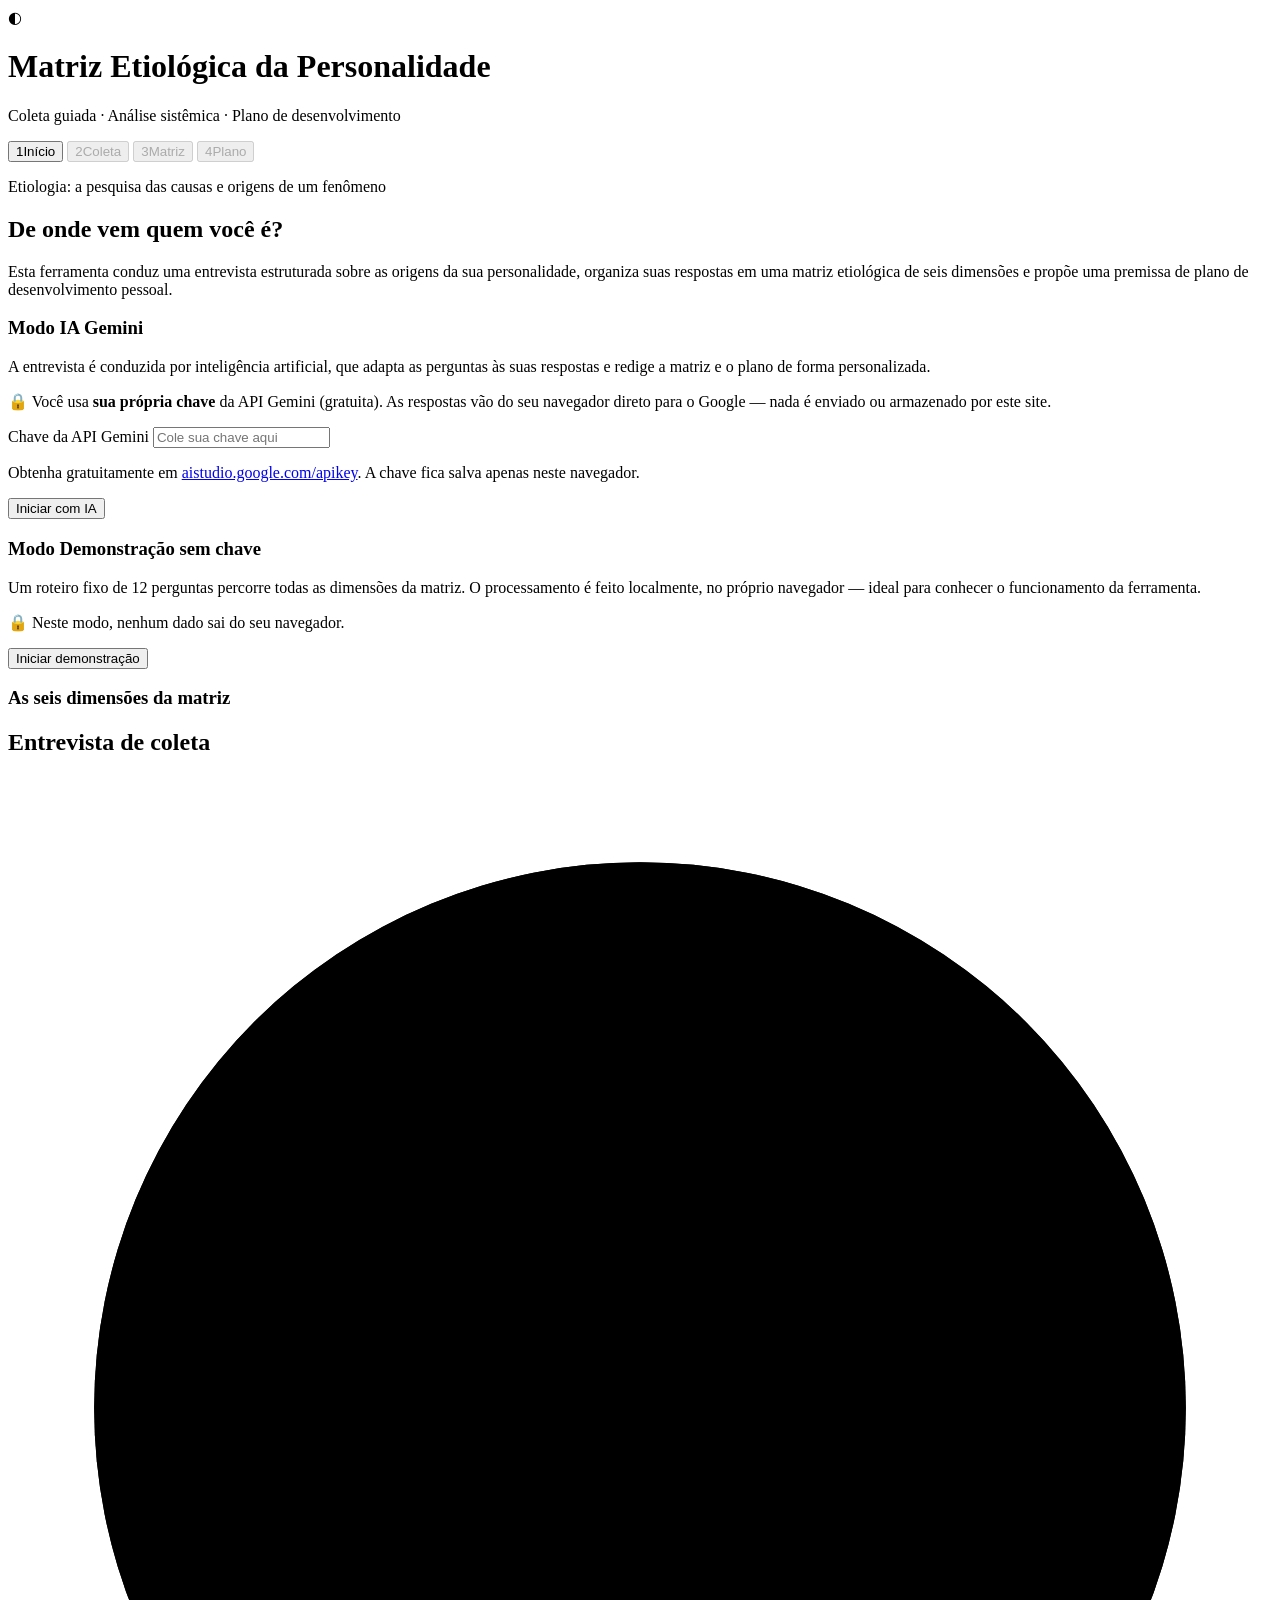
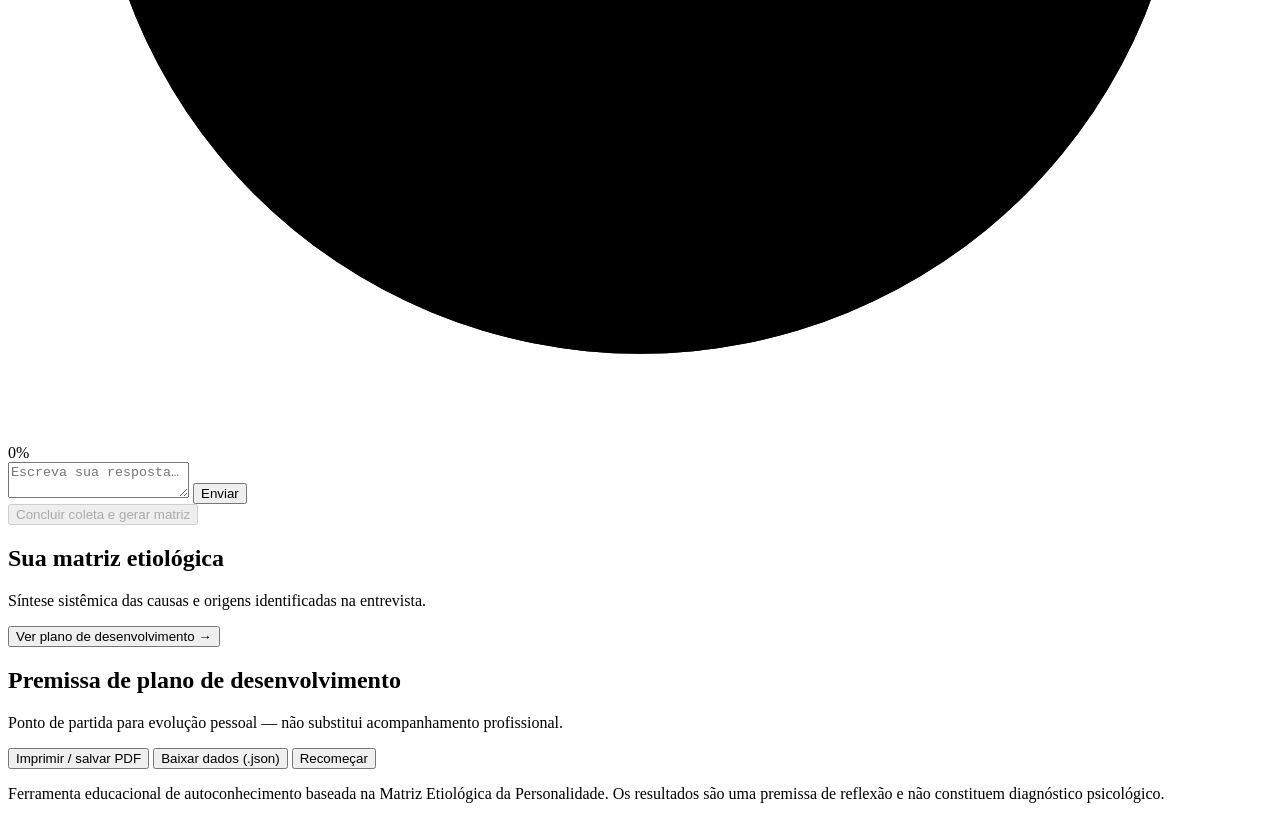
==== commit 2aa27cc1: "Update index.html" ====
--- a/index.html
+++ b/index.html
@@ -3,565 +3,143 @@
 <head>
 <meta charset="UTF-8">
 <meta name="viewport" content="width=device-width, initial-scale=1.0">
-<title>EduSense — Acompanhamento Integral do Estudante</title>
+<title>Matriz Etiológica da Personalidade</title>
+<meta name="description" content="Ferramenta de autoconhecimento: coleta guiada por IA, matriz etiológica e premissa de plano de desenvolvimento.">
 <link rel="preconnect" href="https://fonts.googleapis.com">
-<link href="https://fonts.googleapis.com/css2?family=Poppins:wght@400;500;600;700&display=swap" rel="stylesheet">
-<style>
-  :root {
-    --bg: #f0eeff;
-    --bg2: #ffffff;
-    --bg3: #e8f5f0;
-    --sidebar-bg: #ffffff;
-    --card: #ffffff;
-    --card2: #f7f5ff;
-    --lilac: #a78bfa;
-    --lilac-deep: #7c3aed;
-    --lilac-light: #ede9fe;
-    --teal: #2dd4bf;
-    --teal-deep: #0d9488;
-    --teal-light: #ccfbf1;
-    --rose: #fb7185;
-    --rose-light: #ffe4e6;
-    --amber: #fbbf24;
-    --amber-light: #fef3c7;
-    --green: #4ade80;
-    --green-deep: #16a34a;
-    --green-light: #dcfce7;
-    --text: #1e1b4b;
-    --text2: #6d6a8a;
-    --text3: #a0a0c0;
-    --border: rgba(167,139,250,0.18);
-    --shadow: 0 4px 24px rgba(124,58,237,0.08);
-    --shadow-sm: 0 2px 10px rgba(124,58,237,0.06);
-    --r: 20px;
-    --r-lg: 28px;
-    --r-xl: 36px;
-  }
-  * { box-sizing: border-box; margin: 0; padding: 0; }
-  html, body { height: 100%; font-family: 'Poppins', sans-serif; background: var(--bg); color: var(--text); }
-
-  /* LAYOUT */
-  .shell { display: flex; height: 100vh; overflow: hidden; }
-  .sidebar {
-    width: 230px; background: var(--sidebar-bg); border-right: 1.5px solid var(--border);
-    display: flex; flex-direction: column; padding: 28px 0 20px; flex-shrink: 0;
-    box-shadow: 2px 0 20px rgba(124,58,237,0.05); transition: transform 0.3s ease; z-index: 100;
-  }
-  .main { flex: 1; overflow-y: auto; padding: 32px 28px 100px; background: var(--bg); }
-
-  /* LOGO */
-  .logo { padding: 0 22px 24px; border-bottom: 1.5px solid var(--border); margin-bottom: 10px; }
-  .logo-mark { display: flex; align-items: center; gap: 10px; }
-  .logo-icon { width: 38px; height: 38px; border-radius: 12px; background: linear-gradient(135deg,#a78bfa,#2dd4bf); display: flex; align-items: center; justify-content: center; }
-  .logo-icon svg { width: 20px; height: 20px; fill: white; }
-  .logo-name { font-size: 17px; font-weight: 700; color: var(--text); letter-spacing: -0.3px; }
-  .logo-sub { font-size: 10.5px; color: var(--text3); font-weight: 400; }
-
-  /* NAV */
-  .nav-item {
-    display: flex; align-items: center; gap: 11px; padding: 11px 22px;
-    font-size: 13.5px; font-weight: 500; color: var(--text2); cursor: pointer;
-    border-left: 3px solid transparent; transition: all 0.18s; margin: 1px 0;
-  }
-  .nav-item:hover { background: var(--lilac-light); color: var(--lilac-deep); }
-  .nav-item.active { background: var(--lilac-light); color: var(--lilac-deep); border-left: 3px solid var(--lilac); }
-  .nav-item svg { width: 18px; height: 18px; flex-shrink: 0; }
-
-  /* AVATAR FOOTER */
-  .sidebar-footer { margin-top: auto; padding: 18px 22px 0; border-top: 1.5px solid var(--border); }
-  .user-row { display: flex; align-items: center; gap: 10px; }
-  .avatar { width: 36px; height: 36px; border-radius: 50%; background: linear-gradient(135deg,#a78bfa,#2dd4bf); display: flex; align-items: center; justify-content: center; font-size: 13px; font-weight: 700; color: white; flex-shrink: 0; }
-  .user-name { font-size: 13px; font-weight: 600; color: var(--text); }
-  .user-role { font-size: 11px; color: var(--text3); }
-
-  /* TOP BAR (mobile) */
-  .topbar {
-    display: none; align-items: center; justify-content: space-between;
-    padding: 14px 18px; background: white; border-bottom: 1.5px solid var(--border);
-    position: sticky; top: 0; z-index: 200;
-  }
-  .hamburger { background: none; border: none; cursor: pointer; padding: 4px; display: flex; flex-direction: column; gap: 5px; }
-  .hamburger span { display: block; width: 22px; height: 2px; background: var(--text); border-radius: 2px; transition: all 0.2s; }
-  .topbar-logo { font-size: 16px; font-weight: 700; color: var(--text); }
-  .topbar-avatar { width: 32px; height: 32px; border-radius: 50%; background: linear-gradient(135deg,#a78bfa,#2dd4bf); display: flex; align-items: center; justify-content: center; font-size: 11px; font-weight: 700; color: white; }
-
-  /* BOTTOM NAV (mobile) */
-  .bottom-nav {
-    display: none; position: fixed; bottom: 0; left: 0; right: 0; z-index: 300;
-    background: white; border-top: 1.5px solid var(--border);
-    padding: 8px 0 env(safe-area-inset-bottom, 8px);
-    justify-content: space-around; align-items: center;
-  }
-  .bn-item { display: flex; flex-direction: column; align-items: center; gap: 3px; cursor: pointer; padding: 4px 10px; border-radius: 12px; transition: all 0.15s; flex: 1; }
-  .bn-item svg { width: 22px; height: 22px; color: var(--text3); transition: color 0.15s; }
-  .bn-item span { font-size: 10px; color: var(--text3); font-weight: 500; transition: color 0.15s; }
-  .bn-item.active svg, .bn-item.active span { color: var(--lilac-deep); }
-  .bn-item.active { background: var(--lilac-light); }
-
-  /* SIDEBAR OVERLAY */
-  .overlay { display: none; position: fixed; inset: 0; background: rgba(30,27,75,0.35); z-index: 99; }
-  .overlay.visible { display: block; }
-
-  /* PAGES */
-  .page { display: none; animation: fadeUp 0.22s ease; }
-  .page.active { display: block; }
-  @keyframes fadeUp { from { opacity:0; transform: translateY(12px); } to { opacity:1; transform:translateY(0); } }
-  .page-title { font-size: 20px; font-weight: 700; color: var(--text); margin-bottom: 4px; }
-  .page-subtitle { font-size: 13px; color: var(--text2); margin-bottom: 22px; }
-
-  /* CARDS */
-  .card { background: var(--card); border-radius: var(--r-lg); padding: 20px; box-shadow: var(--shadow-sm); border: 1.5px solid var(--border); margin-bottom: 16px; }
-  .card-title { font-size: 14px; font-weight: 600; color: var(--text); margin-bottom: 14px; }
-  .card2 { background: var(--card2); border-radius: var(--r-lg); padding: 18px; border: 1.5px solid var(--lilac-light); margin-bottom: 16px; }
-
-  /* GRID */
-  .grid-2 { display: grid; grid-template-columns: 1fr 1fr; gap: 14px; margin-bottom: 16px; }
-  .grid-3 { display: grid; grid-template-columns: repeat(3, 1fr); gap: 12px; margin-bottom: 16px; }
-  .grid-comp { display: grid; grid-template-columns: 1fr 1fr; gap: 14px; }
-
-  /* METRIC */
-  .metric-card { background: white; border-radius: var(--r); padding: 16px; border: 1.5px solid var(--border); box-shadow: var(--shadow-sm); }
-  .metric-label { font-size: 11px; color: var(--text3); font-weight: 500; margin-bottom: 4px; text-transform: uppercase; letter-spacing: 0.5px; }
-  .metric-value { font-size: 24px; font-weight: 700; color: var(--text); }
-  .metric-sub { font-size: 11px; color: var(--text2); margin-top: 3px; }
-
-  /* EMOJI CHECK-IN */
-  .emoji-row { display: flex; gap: 8px; justify-content: space-between; margin-bottom: 4px; }
-  .emoji-btn {
-    flex: 1; padding: 12px 4px 10px; border: 2px solid var(--border);
-    border-radius: var(--r-xl); background: var(--bg); cursor: pointer;
-    display: flex; flex-direction: column; align-items: center; gap: 5px;
-    transition: all 0.18s; font-size: 22px; outline: none;
-  }
-  .emoji-btn:hover { border-color: var(--lilac); background: var(--lilac-light); transform: translateY(-2px); }
-  .emoji-btn.selected { border-color: var(--lilac-deep); background: var(--lilac-light); box-shadow: 0 0 0 3px rgba(167,139,250,0.25); transform: translateY(-2px); }
-  .emoji-label { font-size: 10px; color: var(--text2); font-weight: 500; font-family: 'Poppins', sans-serif; }
-
-  /* CHECK-IN RESULT */
-  .checkin-result { border-radius: var(--r); padding: 14px 16px; margin-top: 14px; display: none; transition: all 0.2s; }
-  .checkin-result.visible { display: block; }
-  .checkin-msg { font-size: 13px; font-weight: 600; margin-bottom: 3px; }
-  .checkin-sub { font-size: 12px; line-height: 1.5; }
-
-  /* SUBJECT BARS */
-  .subject-bar { display: flex; align-items: center; gap: 10px; margin-bottom: 11px; }
-  .subject-name { font-size: 12.5px; color: var(--text); font-weight: 500; width: 88px; flex-shrink: 0; }
-  .bar-track { flex: 1; height: 9px; background: var(--bg); border-radius: 99px; overflow: hidden; }
-  .bar-fill { height: 100%; border-radius: 99px; transition: width 0.6s ease; }
-  .bar-grade { font-size: 12px; color: var(--text2); font-weight: 600; width: 28px; text-align: right; }
-
-  /* BADGES */
-  .badge { display: inline-block; padding: 3px 10px; border-radius: 99px; font-size: 11px; font-weight: 600; font-family: 'Poppins', sans-serif; }
-  .badge-lilac { background: var(--lilac-light); color: var(--lilac-deep); }
-  .badge-teal { background: var(--teal-light); color: var(--teal-deep); }
-  .badge-amber { background: var(--amber-light); color: #92400e; }
-  .badge-rose { background: var(--rose-light); color: #be123c; }
-  .badge-green { background: var(--green-light); color: var(--green-deep); }
-
-  /* TIP CARDS */
-  .tip-card { border-radius: var(--r); padding: 14px 16px; margin-bottom: 10px; border-left: 4px solid; }
-  .tip-card.blue { background: #f0f9ff; border-color: #38bdf8; }
-  .tip-card.green { background: var(--teal-light); border-color: var(--teal); }
-  .tip-card.amber { background: var(--amber-light); border-color: var(--amber); }
-  .tip-card.lilac { background: var(--lilac-light); border-color: var(--lilac); }
-  .tip-label { font-size: 10.5px; font-weight: 700; text-transform: uppercase; letter-spacing: 0.6px; margin-bottom: 5px; }
-  .tip-text { font-size: 13px; color: var(--text); line-height: 1.6; }
-
-  /* COMPETENCY CARDS */
-  .comp-card { background: white; border-radius: var(--r-lg); padding: 18px; border: 1.5px solid var(--border); transition: all 0.2s; cursor: pointer; }
-  .comp-card:hover { border-color: var(--lilac); transform: translateY(-2px); box-shadow: var(--shadow); }
-  .comp-icon { width: 42px; height: 42px; border-radius: 14px; display: flex; align-items: center; justify-content: center; margin-bottom: 12px; font-size: 20px; }
-  .comp-title { font-size: 14px; font-weight: 600; color: var(--text); margin-bottom: 5px; }
-  .comp-desc { font-size: 12px; color: var(--text2); line-height: 1.55; }
-  .prog-bar { height: 6px; background: var(--bg); border-radius: 99px; overflow: hidden; margin-top: 12px; margin-bottom: 4px; }
-  .prog-fill { height: 100%; border-radius: 99px; }
-  .prog-label { font-size: 11px; color: var(--text3); display: flex; justify-content: space-between; }
-  .prog-pct { font-weight: 700; color: var(--text2); }
-
-  /* CHART BARS */
-  .chart-area { display: flex; align-items: flex-end; gap: 8px; height: 110px; padding-top: 8px; }
-  .chart-col { flex: 1; display: flex; flex-direction: column; align-items: center; gap: 5px; height: 100%; justify-content: flex-end; }
-  .chart-bar-outer { width: 100%; background: var(--bg); border-radius: 8px 8px 0 0; display: flex; align-items: flex-end; flex: 1; overflow: hidden; }
-  .chart-bar-inner { width: 100%; border-radius: 8px 8px 0 0; transition: height 0.6s ease; }
-  .chart-label { font-size: 11px; color: var(--text3); font-weight: 500; }
-  .chart-val { font-size: 12px; color: var(--text2); font-weight: 700; }
-
-  /* ALERTS */
-  .alert-item { display: flex; align-items: flex-start; gap: 10px; padding: 12px 14px; border-radius: var(--r); margin-bottom: 9px; }
-  .alert-item.warn { background: var(--amber-light); }
-  .alert-item.danger { background: var(--rose-light); }
-  .alert-item.ok { background: var(--green-light); }
-  .alert-dot { width: 9px; height: 9px; border-radius: 50%; margin-top: 4px; flex-shrink: 0; }
-  .alert-text { font-size: 13px; color: var(--text); font-weight: 500; }
-  .alert-meta { font-size: 11px; color: var(--text2); margin-top: 2px; }
-
-  /* ROLE SWITCHER */
-  .role-switcher { display: flex; gap: 8px; margin-bottom: 20px; flex-wrap: wrap; }
-  .role-btn { padding: 7px 16px; border-radius: 99px; font-size: 12px; cursor: pointer; border: 1.5px solid var(--border); background: white; color: var(--text2); font-weight: 500; font-family: 'Poppins', sans-serif; transition: all 0.15s; }
-  .role-btn.active { background: var(--lilac-deep); color: white; border-color: var(--lilac-deep); }
-  .role-btn:hover:not(.active) { border-color: var(--lilac); color: var(--lilac-deep); }
-
-  /* HERO BANNER */
-  .hero-banner { background: linear-gradient(135deg, #a78bfa 0%, #2dd4bf 100%); border-radius: var(--r-xl); padding: 22px 24px; color: white; margin-bottom: 18px; position: relative; overflow: hidden; }
-  .hero-banner::before { content:''; position:absolute; top:-30px; right:-30px; width:130px; height:130px; border-radius:50%; background:rgba(255,255,255,0.12); }
-  .hero-banner::after { content:''; position:absolute; bottom:-20px; left:40%; width:80px; height:80px; border-radius:50%; background:rgba(255,255,255,0.08); }
-  .hero-greeting { font-size: 17px; font-weight: 700; margin-bottom: 4px; }
-  .hero-sub { font-size: 12.5px; opacity: 0.88; }
-
-  /* SECTION LABEL */
-  .section-label { font-size: 11px; color: var(--text3); text-transform: uppercase; letter-spacing: 0.8px; font-weight: 600; margin: 20px 0 10px; }
-
-  /* RESPONSIVE */
-  @media (max-width: 720px) {
-    .sidebar { position: fixed; left: 0; top: 0; bottom: 0; transform: translateX(-100%); width: 240px; padding-top: 20px; }
-    .sidebar.open { transform: translateX(0); }
-    .topbar { display: flex; }
-    .bottom-nav { display: flex; }
-    .main { padding: 16px 14px 90px; }
-    .hero-banner { padding: 18px; }
-    .grid-2 { grid-template-columns: 1fr; }
-    .grid-3 { grid-template-columns: 1fr 1fr; }
-    .grid-comp { grid-template-columns: 1fr; }
-    .emoji-btn { padding: 10px 2px 8px; font-size: 19px; }
-    .emoji-label { font-size: 9px; }
-    .page-title { font-size: 18px; }
-  }
-  @media (max-width: 400px) {
-    .grid-3 { grid-template-columns: 1fr; }
-  }
-</style>
+<link rel="preconnect" href="https://fonts.gstatic.com" crossorigin>
+<link href="https://fonts.googleapis.com/css2?family=Fraunces:opsz,wght@9..144,500;9..144,650&family=Inter:wght@400;500;600;700&display=swap" rel="stylesheet">
+<link rel="stylesheet" href="style.css">
 </head>
 <body>
 
-<div class="shell">
-  <!-- SIDEBAR (desktop) -->
-  <aside class="sidebar" id="sidebar">
-    <div class="logo">
-      <div class="logo-mark">
-        <div class="logo-icon">
-          <svg viewBox="0 0 20 20"><path d="M10 2a8 8 0 100 16A8 8 0 0010 2zm1 11H9V9h2v4zm0-6H9V5h2v2z"/></svg>
-        </div>
-        <div>
-          <div class="logo-name">EduSense</div>
-          <div class="logo-sub">Acompanhamento integral</div>
-        </div>
-      </div>
+<header class="topo">
+  <div class="marca">
+    <span class="marca-simbolo" aria-hidden="true">◐</span>
+    <div>
+      <h1>Matriz Etiológica da Personalidade</h1>
+      <p>Coleta guiada · Análise sistêmica · Plano de desenvolvimento</p>
     </div>
-    <nav>
-      <div class="nav-item active" id="nav-dashboard" onclick="navigate('dashboard')">
-        <svg viewBox="0 0 20 20" fill="currentColor"><rect x="2" y="2" width="7" height="7" rx="2"/><rect x="11" y="2" width="7" height="7" rx="2" opacity=".5"/><rect x="2" y="11" width="7" height="7" rx="2" opacity=".5"/><rect x="11" y="11" width="7" height="7" rx="2"/></svg>
-        Dashboard
-      </div>
-      <div class="nav-item" id="nav-apoio" onclick="navigate('apoio')">
-        <svg viewBox="0 0 20 20" fill="currentColor"><path d="M10 18a8 8 0 100-16 8 8 0 000 16zm1-13a1 1 0 10-2 0v4a1 1 0 00.293.707l2.5 2.5a1 1 0 101.414-1.414L11 8.586V5z" opacity=".7"/><path d="M10 2a8 8 0 100 16A8 8 0 0010 2zm1 5v3.586l1.707 1.707a1 1 0 01-1.414 1.414l-2-2A1 1 0 019 11V7a1 1 0 012 0z"/></svg>
-        Apoio e Dicas
-      </div>
-      <div class="nav-item" id="nav-carreira" onclick="navigate('carreira')">
-        <svg viewBox="0 0 20 20" fill="currentColor"><path d="M2 11l8-8 8 8M4 9v9a1 1 0 001 1h4v-5h2v5h4a1 1 0 001-1V9" opacity=".6"/><path fill-rule="evenodd" d="M3.293 9.707a1 1 0 010-1.414l6-6a1 1 0 011.414 0l6 6a1 1 0 01-1.414 1.414L10 4.414 4.707 9.707a1 1 0 01-1.414 0z"/></svg>
-        Projeto de Vida
-      </div>
-      <div class="nav-item" id="nav-gestor" onclick="navigate('gestor')">
-        <svg viewBox="0 0 20 20" fill="currentColor"><path d="M9 6a3 3 0 11-6 0 3 3 0 016 0zM17 6a3 3 0 11-6 0 3 3 0 016 0zM12.93 17c.046-.327.07-.66.07-1a6.97 6.97 0 00-1.5-4.33A5 5 0 0119 16v1h-6.07zM6 11a5 5 0 015 5v1H1v-1a5 5 0 015-5z"/></svg>
-        Visão da Escola
-      </div>
-    </nav>
-    <div class="sidebar-footer">
-      <div class="user-row">
-        <div class="avatar">GP</div>
-        <div>
-          <div class="user-name">Guilherme Pereira</div>
-          <div class="user-role">1º Ano A </div>
-        </div>
-      </div>
+  </div>
+  <nav class="stepper" aria-label="Etapas">
+    <button class="passo ativo" data-etapa="inicio"><span>1</span>Início</button>
+    <button class="passo" data-etapa="coleta" disabled><span>2</span>Coleta</button>
+    <button class="passo" data-etapa="matriz" disabled><span>3</span>Matriz</button>
+    <button class="passo" data-etapa="plano" disabled><span>4</span>Plano</button>
+  </nav>
+</header>
+
+<main>
+
+<!-- ===================== ETAPA 1: INÍCIO ===================== -->
+<section id="etapa-inicio" class="etapa visivel">
+  <div class="hero">
+    <p class="eyebrow">Etiologia: a pesquisa das causas e origens de um fenômeno</p>
+    <h2>De onde vem quem você é?</h2>
+    <p class="hero-texto">
+      Esta ferramenta conduz uma entrevista estruturada sobre as origens da sua
+      personalidade, organiza suas respostas em uma matriz etiológica de seis
+      dimensões e propõe uma premissa de plano de desenvolvimento pessoal.
+    </p>
+  </div>
+
+  <div class="modos">
+    <article class="modo-card">
+      <h3>Modo IA <span class="tag tag-ia">Gemini</span></h3>
+      <p>A entrevista é conduzida por inteligência artificial, que adapta as
+      perguntas às suas respostas e redige a matriz e o plano de forma
+      personalizada.</p>
+      <p class="privacidade">🔒 Você usa <strong>sua própria chave</strong> da API
+      Gemini (gratuita). As respostas vão do seu navegador direto para o Google —
+      nada é enviado ou armazenado por este site.</p>
+      <label for="chave-api">Chave da API Gemini</label>
+      <input type="password" id="chave-api" placeholder="Cole sua chave aqui" autocomplete="off">
+      <p class="ajuda">Obtenha gratuitamente em
+      <a href="https://aistudio.google.com/apikey" target="_blank" rel="noopener">aistudio.google.com/apikey</a>.
+      A chave fica salva apenas neste navegador.</p>
+      <button class="btn btn-primario" id="btn-modo-ia">Iniciar com IA</button>
+    </article>
+
+    <article class="modo-card">
+      <h3>Modo Demonstração <span class="tag tag-demo">sem chave</span></h3>
+      <p>Um roteiro fixo de 12 perguntas percorre todas as dimensões da matriz.
+      O processamento é feito localmente, no próprio navegador — ideal para
+      conhecer o funcionamento da ferramenta.</p>
+      <p class="privacidade">🔒 Neste modo, nenhum dado sai do seu navegador.</p>
+      <button class="btn btn-secundario" id="btn-modo-demo">Iniciar demonstração</button>
+    </article>
+  </div>
+
+  <div class="dimensoes-resumo">
+    <h3>As seis dimensões da matriz</h3>
+    <div class="dim-grade" id="dim-resumo"></div>
+  </div>
+</section>
+
+<!-- ===================== ETAPA 2: COLETA ===================== -->
+<section id="etapa-coleta" class="etapa">
+  <div class="coleta-cabecalho">
+    <div>
+      <h2>Entrevista de coleta</h2>
+      <p id="coleta-modo-info"></p>
     </div>
-  </aside>
+    <div class="progresso" aria-label="Progresso da coleta">
+      <svg viewBox="0 0 44 44" class="anel">
+        <circle cx="22" cy="22" r="19" class="anel-fundo"/>
+        <circle cx="22" cy="22" r="19" class="anel-frente" id="anel-frente"/>
+      </svg>
+      <span id="progresso-texto">0%</span>
+    </div>
+  </div>
 
-  <!-- MAIN -->
-  <div style="flex:1;display:flex;flex-direction:column;overflow:hidden;min-width:0;">
-    <!-- TOP BAR (mobile) -->
-    <header class="topbar" id="topbar">
-      <button class="hamburger" onclick="toggleSidebar()" aria-label="Menu">
-        <span></span><span></span><span></span>
-      </button>
-      <span class="topbar-logo">EduSense</span>
-      <div class="topbar-avatar">GP</div>
-    </header>
+  <div class="chat" id="chat" aria-live="polite"></div>
 
-    <main class="main" id="main">
+  <form class="chat-entrada" id="form-chat">
+    <textarea id="campo-resposta" rows="2" placeholder="Escreva sua resposta…" required></textarea>
+    <button type="submit" class="btn btn-primario" id="btn-enviar">Enviar</button>
+  </form>
+  <div class="coleta-acoes">
+    <button class="btn btn-fantasma" id="btn-concluir" disabled>Concluir coleta e gerar matriz</button>
+  </div>
+</section>
 
-      <!-- DASHBOARD -->
-      <div class="page active" id="page-dashboard">
-        <div class="hero-banner">
-          <div class="hero-greeting">Olá, Guilherme! 👋</div>
-          <div class="hero-sub">Terça-feira, 27 de abril · 1º Ano A </div>
-        </div>
+<!-- ===================== ETAPA 3: MATRIZ ===================== -->
+<section id="etapa-matriz" class="etapa">
+  <h2>Sua matriz etiológica</h2>
+  <p class="secao-sub">Síntese sistêmica das causas e origens identificadas na entrevista.</p>
+  <div id="matriz-conteudo"></div>
+  <div class="acoes-fim">
+    <button class="btn btn-primario" id="btn-ver-plano">Ver plano de desenvolvimento →</button>
+  </div>
+</section>
 
-        <div class="card">
-          <div class="card-title">Como você está hoje?</div>
-          <div class="emoji-row">
-            <button class="emoji-btn" onclick="selectMood(this,'triste')" data-mood="triste" aria-label="Triste"><span>😔</span><span class="emoji-label">Triste</span></button>
-            <button class="emoji-btn" onclick="selectMood(this,'ansioso')" data-mood="ansioso" aria-label="Ansioso"><span>😟</span><span class="emoji-label">Ansioso</span></button>
-            <button class="emoji-btn" onclick="selectMood(this,'neutro')" data-mood="neutro" aria-label="Neutro"><span>😐</span><span class="emoji-label">Neutro</span></button>
-            <button class="emoji-btn" onclick="selectMood(this,'bem')" data-mood="bem" aria-label="Bem"><span>🙂</span><span class="emoji-label">Bem</span></button>
-            <button class="emoji-btn" onclick="selectMood(this,'otimo')" data-mood="otimo" aria-label="Ótimo"><span>😄</span><span class="emoji-label">Ótimo</span></button>
-          </div>
-          <div class="checkin-result" id="checkin-result">
-            <div class="checkin-msg" id="checkin-msg"></div>
-            <div class="checkin-sub" id="checkin-sub"></div>
-          </div>
-        </div>
+<!-- ===================== ETAPA 4: PLANO ===================== -->
+<section id="etapa-plano" class="etapa">
+  <h2>Premissa de plano de desenvolvimento</h2>
+  <p class="secao-sub">Ponto de partida para evolução pessoal — não substitui acompanhamento profissional.</p>
+  <div id="plano-conteudo"></div>
+  <div class="acoes-fim">
+    <button class="btn btn-secundario" id="btn-imprimir">Imprimir / salvar PDF</button>
+    <button class="btn btn-fantasma" id="btn-baixar-json">Baixar dados (.json)</button>
+    <button class="btn btn-fantasma" id="btn-recomecar">Recomeçar</button>
+  </div>
+</section>
 
-        <div class="grid-3">
-          <div class="metric-card"><div class="metric-label">Frequência</div><div class="metric-value" style="color:var(--teal-deep)">92%</div><div class="metric-sub">Últimos 30 dias</div></div>
-          <div class="metric-card"><div class="metric-label">Média geral</div><div class="metric-value" style="color:var(--lilac-deep)">7.4</div><div class="metric-sub">+0,3 vs mês anterior</div></div>
-          <div class="metric-card"><div class="metric-label">Engajamento</div><div class="metric-value" style="color:var(--green-deep)">Alto</div><div class="metric-sub">Participações ativas</div></div>
-        </div>
-
-        <div class="card">
-          <div class="card-title">Status das matérias</div>
-          <div class="subject-bar"><span class="subject-name">Matemática</span><div class="bar-track"><div class="bar-fill" style="width:62%;background:var(--amber)"></div></div><span class="bar-grade">6.2</span></div>
-          <div class="subject-bar"><span class="subject-name">Português</span><div class="bar-track"><div class="bar-fill" style="width:80%;background:var(--teal)"></div></div><span class="bar-grade">8.0</span></div>
-          <div class="subject-bar"><span class="subject-name">Ciências</span><div class="bar-track"><div class="bar-fill" style="width:75%;background:var(--teal)"></div></div><span class="bar-grade">7.5</span></div>
-          <div class="subject-bar"><span class="subject-name">História</span><div class="bar-track"><div class="bar-fill" style="width:55%;background:var(--rose)"></div></div><span class="bar-grade">5.5</span></div>
-          <div class="subject-bar"><span class="subject-name">Inglês</span><div class="bar-track"><div class="bar-fill" style="width:88%;background:var(--lilac)"></div></div><span class="bar-grade">8.8</span></div>
-        </div>
-      </div>
-
-      <!-- APOIO -->
-      <div class="page" id="page-apoio">
-        <div class="page-title">Apoio personalizado</div>
-        <div class="page-subtitle">Sugestões baseadas no seu acompanhamento de hoje</div>
-
-        <div class="card">
-          <div class="card-title">Com base no seu check-in <span class="badge badge-amber" id="mood-badge">😟 Ansioso</span></div>
-          <div class="tip-card amber">
-            <div class="tip-label" style="color:#92400e;">Respiração e foco</div>
-            <div class="tip-text">Antes de estudar, experimente 3 minutos de respiração profunda. Inspire por 4 segundos, segure por 4 e expire por 6. Isso ativa o estado de calma.</div>
-          </div>
-          <div class="tip-card blue">
-            <div class="tip-label" style="color:#0369a1;">Técnica de estudo</div>
-            <div class="tip-text">Divida seu estudo em blocos de 25 minutos com pausas de 5 (Técnica Pomodoro). Isso reduz a sensação de sobrecarga e melhora a concentração.</div>
-          </div>
-          <div class="tip-card green">
-            <div class="tip-label" style="color:var(--teal-deep);">Conversar ajuda</div>
-            <div class="tip-text">Se a ansiedade estiver pesando, converse com o orientador pedagógico. Falar sobre o que sente é um ato de autocuidado e coragem.</div>
-          </div>
-          <div class="tip-card lilac">
-            <div class="tip-label" style="color:var(--lilac-deep);">Mensagem motivacional</div>
-            <div class="tip-text">Você não precisa ser perfeito(a) para avançar. Cada pequeno passo conta. Reconheça seu próprio progresso hoje! ✨</div>
-          </div>
-        </div>
-
-        <div class="section-label">Recursos de apoio</div>
-        <div class="grid-2">
-          <div class="card" style="margin-bottom:0;">
-            <div class="card-title">Organizando sua rotina</div>
-            <div style="font-size:13px;color:var(--text2);line-height:1.65;">Monte um plano semanal com horários fixos para estudo. A previsibilidade reduz a ansiedade e aumenta a sensação de controle.</div>
-            <div style="margin-top:12px;"><span class="badge badge-teal">Organização</span></div>
-          </div>
-          <div class="card" style="margin-bottom:0;">
-            <div class="card-title">Inteligência emocional</div>
-            <div style="font-size:13px;color:var(--text2);line-height:1.65;">Reconhecer suas emoções é o primeiro passo para gerenciá-las. Identifique o que te deixa ansioso e explore estratégias de resposta.</div>
-            <div style="margin-top:12px;"><span class="badge badge-lilac">Autoconhecimento</span></div>
-          </div>
-        </div>
-      </div>
-
-      <!-- CARREIRA -->
-      <div class="page" id="page-carreira">
-        <div class="page-title">Projeto de Vida</div>
-        <div class="page-subtitle">Competências socioemocionais para o mundo do trabalho</div>
-
-        <div class="hero-banner" style="background:linear-gradient(135deg,#2dd4bf,#a78bfa);">
-          <div class="hero-greeting" style="font-size:14px;">Mercado contemporâneo</div>
-          <div class="hero-sub">Além do conhecimento técnico, o mercado exige equilíbrio emocional, empatia, resiliência e capacidade de adaptação.</div>
-        </div>
-
-        <div class="grid-comp">
-          <div class="comp-card">
-            <div class="comp-icon" style="background:var(--lilac-light);">💬</div>
-            <div class="comp-title">Comunicação</div>
-            <div class="comp-desc">Expressar ideias com clareza, ouvir ativamente e adaptar sua linguagem ao contexto e ao interlocutor.</div>
-            <div class="prog-bar"><div class="prog-fill" style="width:72%;background:var(--lilac);"></div></div>
-            <div class="prog-label"><span>Progresso</span><span class="prog-pct">72%</span></div>
-          </div>
-          <div class="comp-card">
-            <div class="comp-icon" style="background:var(--teal-light);">🌱</div>
-            <div class="comp-title">Resiliência</div>
-            <div class="comp-desc">Superar obstáculos, aprender com erros e manter o equilíbrio diante de desafios e mudanças.</div>
-            <div class="prog-bar"><div class="prog-fill" style="width:58%;background:var(--teal);"></div></div>
-            <div class="prog-label"><span>Progresso</span><span class="prog-pct">58%</span></div>
-          </div>
-          <div class="comp-card">
-            <div class="comp-icon" style="background:var(--amber-light);">🤝</div>
-            <div class="comp-title">Trabalho em equipe</div>
-            <div class="comp-desc">Colaborar, dividir responsabilidades e valorizar as contribuições de cada integrante do grupo.</div>
-            <div class="prog-bar"><div class="prog-fill" style="width:80%;background:var(--amber);"></div></div>
-            <div class="prog-label"><span>Progresso</span><span class="prog-pct">80%</span></div>
-          </div>
-          <div class="comp-card">
-            <div class="comp-icon" style="background:#ede9fe;">🎯</div>
-            <div class="comp-title">Liderança</div>
-            <div class="comp-desc">Inspirar, organizar e motivar pessoas em direção a objetivos comuns com responsabilidade.</div>
-            <div class="prog-bar"><div class="prog-fill" style="width:44%;background:#a78bfa;"></div></div>
-            <div class="prog-label"><span>Progresso</span><span class="prog-pct">44%</span></div>
-          </div>
-          <div class="comp-card">
-            <div class="comp-icon" style="background:var(--rose-light);">📋</div>
-            <div class="comp-title">Organização</div>
-            <div class="comp-desc">Planejar tarefas, gerenciar tempo e manter a consistência nos compromissos escolares e profissionais.</div>
-            <div class="prog-bar"><div class="prog-fill" style="width:65%;background:var(--rose);"></div></div>
-            <div class="prog-label"><span>Progresso</span><span class="prog-pct">65%</span></div>
-          </div>
-          <div class="comp-card">
-            <div class="comp-icon" style="background:var(--green-light);">🔍</div>
-            <div class="comp-title">Autonomia</div>
-            <div class="comp-desc">Tomar iniciativa, buscar soluções de forma independente e assumir responsabilidades com maturidade.</div>
-            <div class="prog-bar"><div class="prog-fill" style="width:53%;background:var(--green);"></div></div>
-            <div class="prog-label"><span>Progresso</span><span class="prog-pct">53%</span></div>
-          </div>
-        </div>
-      </div>
-
-      <!-- GESTOR -->
-      <div class="page" id="page-gestor">
-        <div class="page-title">Visão da Escola</div>
-        <div class="page-subtitle">Painel pedagógico — dados agregados e anônimos</div>
-
-        <div class="role-switcher">
-          <button class="role-btn active" onclick="switchRole(this)">Professor</button>
-          <button class="role-btn" onclick="switchRole(this)">Coordenador</button>
-          <button class="role-btn" onclick="switchRole(this)">Gestor</button>
-        </div>
-
-        <div class="grid-3">
-          <div class="metric-card"><div class="metric-label">Alunos na turma</div><div class="metric-value" style="color:var(--lilac-deep)">32</div><div class="metric-sub">3º Ano B</div></div>
-          <div class="metric-card"><div class="metric-label">Engajamento médio</div><div class="metric-value" style="color:var(--teal-deep)">74%</div><div class="metric-sub">+5% vs semana ant.</div></div>
-          <div class="metric-card"><div class="metric-label">Check-ins hoje</div><div class="metric-value" style="color:var(--green-deep)">28</div><div class="metric-sub">87% de adesão</div></div>
-        </div>
-
-        <div class="grid-2">
-          <div class="card" style="margin-bottom:0;">
-            <div class="card-title">Humor da turma hoje</div>
-            <div class="chart-area">
-              <div class="chart-col"><div class="chart-val">3</div><div class="chart-bar-outer"><div class="chart-bar-inner" style="height:20%;background:var(--rose);"></div></div><div class="chart-label">😔</div></div>
-              <div class="chart-col"><div class="chart-val">5</div><div class="chart-bar-outer"><div class="chart-bar-inner" style="height:33%;background:var(--amber);"></div></div><div class="chart-label">😟</div></div>
-              <div class="chart-col"><div class="chart-val">8</div><div class="chart-bar-outer"><div class="chart-bar-inner" style="height:53%;background:#c4b5fd;"></div></div><div class="chart-label">😐</div></div>
-              <div class="chart-col"><div class="chart-val">9</div><div class="chart-bar-outer"><div class="chart-bar-inner" style="height:60%;background:var(--lilac);"></div></div><div class="chart-label">🙂</div></div>
-              <div class="chart-col"><div class="chart-val">3</div><div class="chart-bar-outer"><div class="chart-bar-inner" style="height:20%;background:var(--teal);"></div></div><div class="chart-label">😄</div></div>
-            </div>
-            <div style="font-size:10.5px;color:var(--text3);margin-top:8px;">Dados anônimos — identificação individual não é exibida</div>
-          </div>
-          <div class="card" style="margin-bottom:0;">
-            <div class="card-title">Alertas de atenção</div>
-            <div class="alert-item warn">
-              <div class="alert-dot" style="background:#d97706;"></div>
-              <div><div class="alert-text">3 alunos com queda de frequência</div><div class="alert-meta">Recomenda-se contato com familiares</div></div>
-            </div>
-            <div class="alert-item danger">
-              <div class="alert-dot" style="background:#be123c;"></div>
-              <div><div class="alert-text">2 alunos com humor baixo por 3 dias seguidos</div><div class="alert-meta">Encaminhamento para orientação pedagógica</div></div>
-            </div>
-            <div class="alert-item ok">
-              <div class="alert-dot" style="background:var(--green-deep);"></div>
-              <div><div class="alert-text">Turma com média geral acima de 7.0</div><div class="alert-meta">Engajamento estável e crescente</div></div>
-            </div>
-          </div>
-        </div>
-
-        <div class="section-label" style="margin-top:18px;">Engajamento semanal da turma</div>
-        <div class="card">
-          <div class="chart-area" style="height:90px;">
-            <div class="chart-col"><div class="chart-val">68</div><div class="chart-bar-outer"><div class="chart-bar-inner" style="height:68%;background:#c4b5fd;"></div></div><div class="chart-label">Seg</div></div>
-            <div class="chart-col"><div class="chart-val">71</div><div class="chart-bar-outer"><div class="chart-bar-inner" style="height:71%;background:#c4b5fd;"></div></div><div class="chart-label">Ter</div></div>
-            <div class="chart-col"><div class="chart-val">65</div><div class="chart-bar-outer"><div class="chart-bar-inner" style="height:65%;background:#c4b5fd;"></div></div><div class="chart-label">Qua</div></div>
-            <div class="chart-col"><div class="chart-val">79</div><div class="chart-bar-outer"><div class="chart-bar-inner" style="height:79%;background:var(--lilac);"></div></div><div class="chart-label">Qui</div></div>
-            <div class="chart-col"><div class="chart-val">74</div><div class="chart-bar-outer"><div class="chart-bar-inner" style="height:74%;background:#c4b5fd;"></div></div><div class="chart-label">Sex</div></div>
-          </div>
-        </div>
-      </div>
-
-    </main>
+<!-- Processando -->
+<div class="overlay" id="overlay" hidden>
+  <div class="overlay-caixa">
+    <div class="pulso" aria-hidden="true">◐</div>
+    <p id="overlay-texto">Processando suas respostas…</p>
   </div>
 </div>
 
-<!-- BOTTOM NAV (mobile) -->
-<nav class="bottom-nav" id="bottom-nav">
-  <div class="bn-item active" id="bn-dashboard" onclick="navigate('dashboard')">
-    <svg viewBox="0 0 20 20" fill="currentColor"><rect x="2" y="2" width="7" height="7" rx="2"/><rect x="11" y="2" width="7" height="7" rx="2" opacity=".5"/><rect x="2" y="11" width="7" height="7" rx="2" opacity=".5"/><rect x="11" y="11" width="7" height="7" rx="2"/></svg>
-    <span>Início</span>
-  </div>
-  <div class="bn-item" id="bn-apoio" onclick="navigate('apoio')">
-    <svg viewBox="0 0 20 20" fill="currentColor"><path d="M10 18a8 8 0 100-16 8 8 0 000 16zm1-13a1 1 0 10-2 0v4a1 1 0 00.293.707l2.5 2.5a1 1 0 101.414-1.414L11 8.586V5z"/></svg>
-    <span>Apoio</span>
-  </div>
-  <div class="bn-item" id="bn-carreira" onclick="navigate('carreira')">
-    <svg viewBox="0 0 20 20" fill="currentColor"><path fill-rule="evenodd" d="M3.293 9.707a1 1 0 010-1.414l6-6a1 1 0 011.414 0l6 6a1 1 0 01-1.414 1.414L10 4.414 4.707 9.707a1 1 0 01-1.414 0z"/><path d="M4 9v9a1 1 0 001 1h4v-5h2v5h4a1 1 0 001-1V9"/></svg>
-    <span>Carreira</span>
-  </div>
-  <div class="bn-item" id="bn-gestor" onclick="navigate('gestor')">
-    <svg viewBox="0 0 20 20" fill="currentColor"><path d="M9 6a3 3 0 11-6 0 3 3 0 016 0zM17 6a3 3 0 11-6 0 3 3 0 016 0zM12.93 17c.046-.327.07-.66.07-1a6.97 6.97 0 00-1.5-4.33A5 5 0 0119 16v1h-6.07zM6 11a5 5 0 015 5v1H1v-1a5 5 0 015-5z"/></svg>
-    <span>Escola</span>
-  </div>
-</nav>
+</main>
 
-<!-- OVERLAY -->
-<div class="overlay" id="overlay" onclick="toggleSidebar()"></div>
+<footer class="rodape">
+  <p>Ferramenta educacional de autoconhecimento baseada na Matriz Etiológica da
+  Personalidade. Os resultados são uma premissa de reflexão e não constituem
+  diagnóstico psicológico.</p>
+</footer>
 
-<script>
-  const pages = ['dashboard','apoio','carreira','gestor'];
-  const moodData = {
-    triste: { msg:'Registrado. Sentir tristeza é humano.', sub:'Separamos sugestões de apoio para você em "Apoio e Dicas". Você não está sozinho(a).', badge:'😔 Triste', bg:'var(--rose-light)', color:'#be123c' },
-    ansioso: { msg:'Entendemos. A ansiedade é muito comum nessa fase.', sub:'Veja dicas práticas de respiração e organização em "Apoio e Dicas".', badge:'😟 Ansioso', bg:'var(--amber-light)', color:'#92400e' },
-    neutro: { msg:'Ok! Dia neutro, tudo bem.', sub:'Confira seu progresso nas matérias e veja o que gostaria de reforçar hoje.', badge:'😐 Neutro', bg:'#f1f5f9', color:'#475569' },
-    bem: { msg:'Que bom que você está bem!', sub:'Aproveite para avançar nos estudos e explorar suas competências de carreira.', badge:'🙂 Bem', bg:'var(--lilac-light)', color:'var(--lilac-deep)' },
-    otimo: { msg:'Ótimo! Energia positiva registrada! ✨', sub:'Continue assim! Que tal explorar a seção "Projeto de Vida" hoje?', badge:'😄 Ótimo', bg:'var(--teal-light)', color:'var(--teal-deep)' }
-  };
-
-  function navigate(page) {
-    pages.forEach(p => {
-      document.getElementById('page-' + p).classList.remove('active');
-      const nav = document.getElementById('nav-' + p);
-      const bn = document.getElementById('bn-' + p);
-      if (nav) nav.classList.remove('active');
-      if (bn) bn.classList.remove('active');
-    });
-    document.getElementById('page-' + page).classList.add('active');
-    const nav = document.getElementById('nav-' + page);
-    const bn = document.getElementById('bn-' + page);
-    if (nav) nav.classList.add('active');
-    if (bn) bn.classList.add('active');
-    document.getElementById('main').scrollTop = 0;
-    const sidebar = document.getElementById('sidebar');
-    if (sidebar.classList.contains('open')) toggleSidebar();
-  }
-
-  function selectMood(el, mood) {
-    document.querySelectorAll('.emoji-btn').forEach(b => b.classList.remove('selected'));
-    el.classList.add('selected');
-    const d = moodData[mood];
-    const r = document.getElementById('checkin-result');
-    document.getElementById('checkin-msg').textContent = d.msg;
-    document.getElementById('checkin-msg').style.color = d.color;
-    document.getElementById('checkin-sub').textContent = d.sub;
-    document.getElementById('checkin-sub').style.color = d.color;
-    r.style.background = d.bg;
-    r.classList.add('visible');
-    const badge = document.getElementById('mood-badge');
-    if (badge) { badge.textContent = d.badge; }
-  }
-
-  function toggleSidebar() {
-    const sidebar = document.getElementById('sidebar');
-    const overlay = document.getElementById('overlay');
-    sidebar.classList.toggle('open');
-    overlay.classList.toggle('visible');
-  }
-
-  function switchRole(btn) {
-    document.querySelectorAll('.role-btn').forEach(b => b.classList.remove('active'));
-    btn.classList.add('active');
-  }
-</script>
+<script src="app.js"></script>
 </body>
 </html>
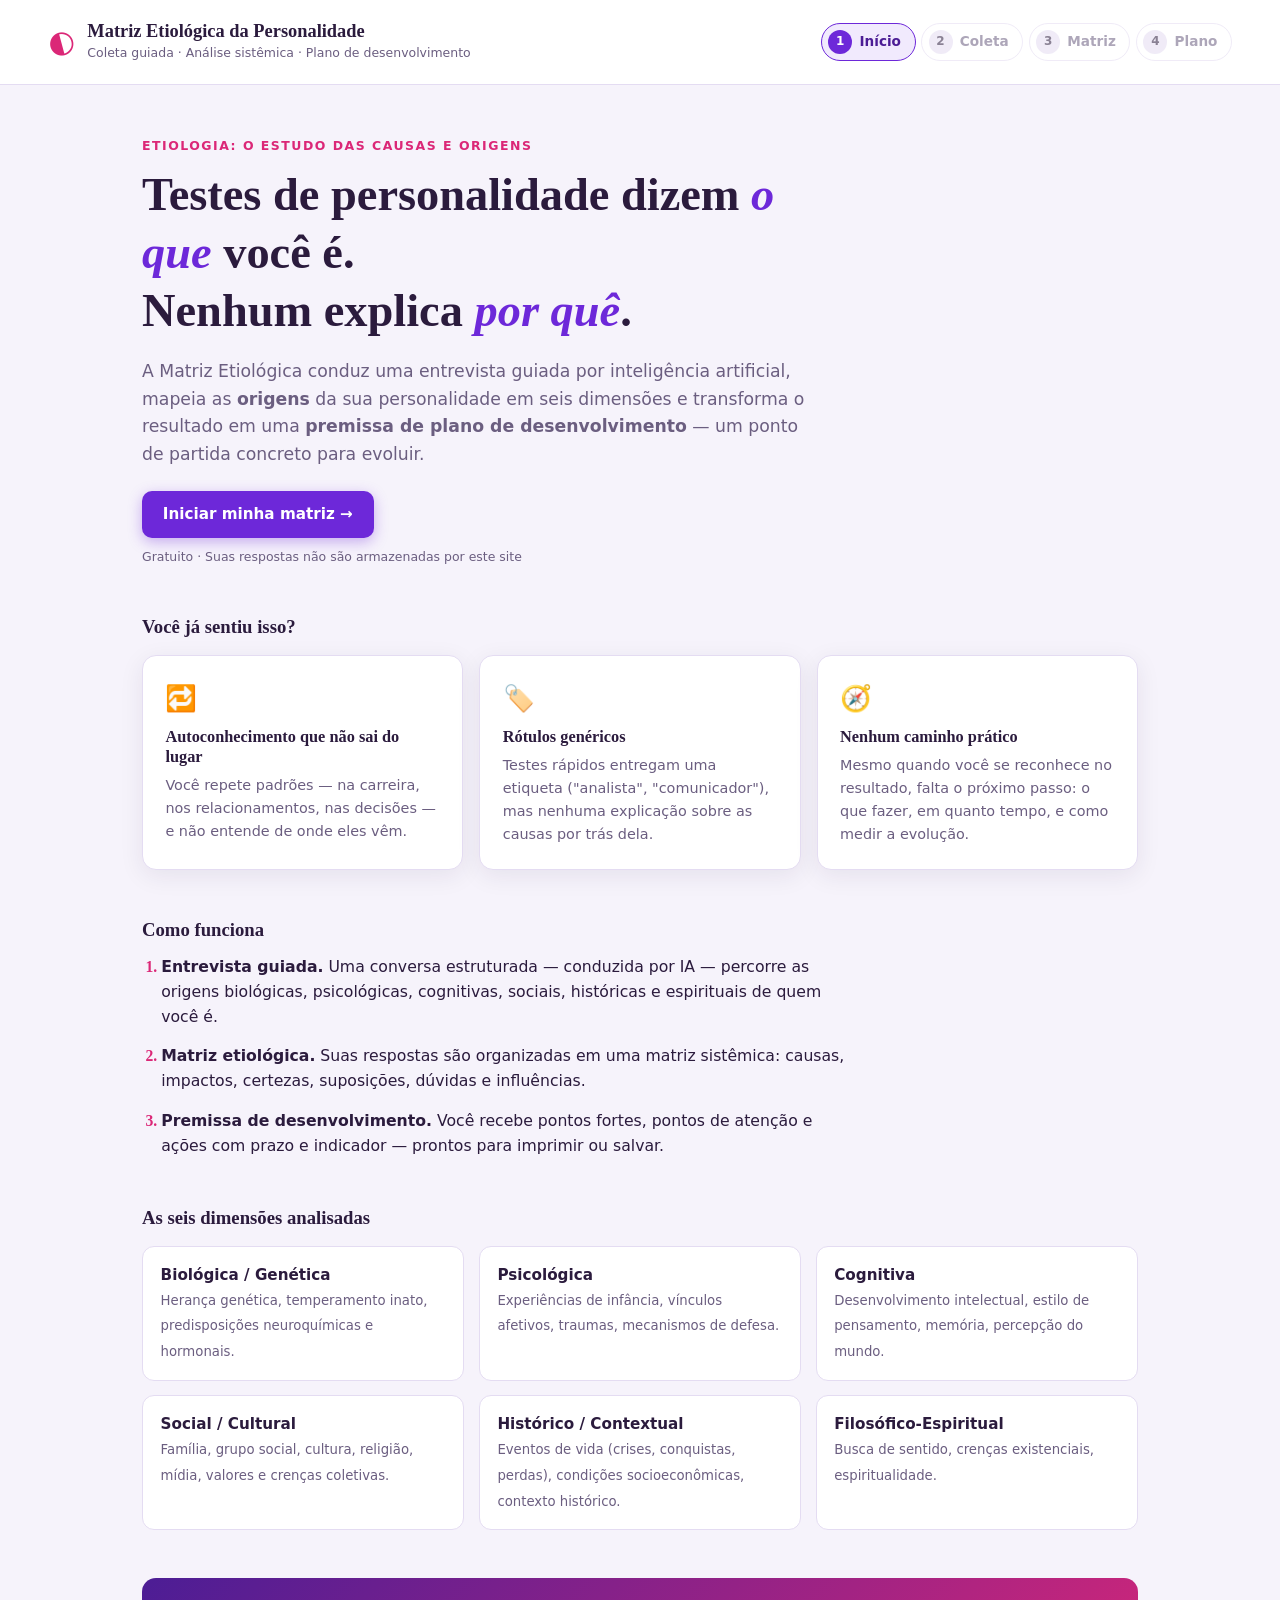
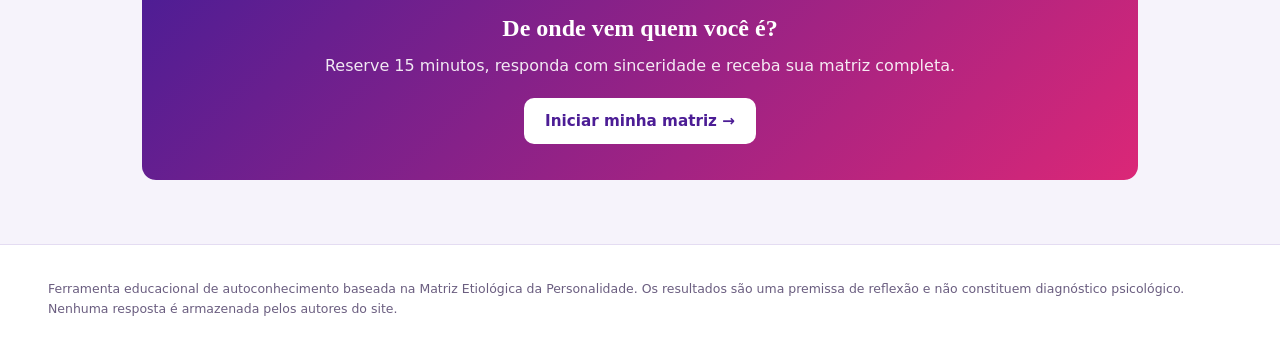
==== commit f05db5a3: "Update index.html" ====
--- a/index.html
+++ b/index.html
@@ -3,8 +3,8 @@
 <head>
 <meta charset="UTF-8">
 <meta name="viewport" content="width=device-width, initial-scale=1.0">
-<title>Matriz Etiológica da Personalidade</title>
-<meta name="description" content="Ferramenta de autoconhecimento: coleta guiada por IA, matriz etiológica e premissa de plano de desenvolvimento.">
+<title>Matriz Etiológica da Personalidade — descubra as origens de quem você é</title>
+<meta name="description" content="Entrevista guiada por IA que mapeia as causas da sua personalidade em uma matriz etiológica e entrega uma premissa de plano de desenvolvimento.">
 <link rel="preconnect" href="https://fonts.googleapis.com">
 <link rel="preconnect" href="https://fonts.gstatic.com" crossorigin>
 <link href="https://fonts.googleapis.com/css2?family=Fraunces:opsz,wght@9..144,500;9..144,650&family=Inter:wght@400;500;600;700&display=swap" rel="stylesheet">
@@ -30,48 +30,114 @@
 
 <main>
 
-<!-- ===================== ETAPA 1: INÍCIO ===================== -->
+<!-- ===================== ETAPA 1: LANDING ===================== -->
 <section id="etapa-inicio" class="etapa visivel">
+
   <div class="hero">
-    <p class="eyebrow">Etiologia: a pesquisa das causas e origens de um fenômeno</p>
-    <h2>De onde vem quem você é?</h2>
+    <p class="eyebrow">Etiologia: o estudo das causas e origens</p>
+    <h2>Testes de personalidade dizem <em>o que</em> você é.<br>Nenhum explica <em>por quê</em>.</h2>
     <p class="hero-texto">
-      Esta ferramenta conduz uma entrevista estruturada sobre as origens da sua
-      personalidade, organiza suas respostas em uma matriz etiológica de seis
-      dimensões e propõe uma premissa de plano de desenvolvimento pessoal.
+      A Matriz Etiológica conduz uma entrevista guiada por inteligência artificial,
+      mapeia as <strong>origens</strong> da sua personalidade em seis dimensões e
+      transforma o resultado em uma <strong>premissa de plano de desenvolvimento</strong> —
+      um ponto de partida concreto para evoluir.
     </p>
-  </div>
-
-  <div class="modos">
-    <article class="modo-card">
-      <h3>Modo IA <span class="tag tag-ia">Gemini</span></h3>
-      <p>A entrevista é conduzida por inteligência artificial, que adapta as
-      perguntas às suas respostas e redige a matriz e o plano de forma
-      personalizada.</p>
-      <p class="privacidade">🔒 Você usa <strong>sua própria chave</strong> da API
-      Gemini (gratuita). As respostas vão do seu navegador direto para o Google —
-      nada é enviado ou armazenado por este site.</p>
-      <label for="chave-api">Chave da API Gemini</label>
-      <input type="password" id="chave-api" placeholder="Cole sua chave aqui" autocomplete="off">
-      <p class="ajuda">Obtenha gratuitamente em
-      <a href="https://aistudio.google.com/apikey" target="_blank" rel="noopener">aistudio.google.com/apikey</a>.
-      A chave fica salva apenas neste navegador.</p>
-      <button class="btn btn-primario" id="btn-modo-ia">Iniciar com IA</button>
-    </article>
-
-    <article class="modo-card">
-      <h3>Modo Demonstração <span class="tag tag-demo">sem chave</span></h3>
-      <p>Um roteiro fixo de 12 perguntas percorre todas as dimensões da matriz.
-      O processamento é feito localmente, no próprio navegador — ideal para
-      conhecer o funcionamento da ferramenta.</p>
-      <p class="privacidade">🔒 Neste modo, nenhum dado sai do seu navegador.</p>
-      <button class="btn btn-secundario" id="btn-modo-demo">Iniciar demonstração</button>
-    </article>
+    <button class="btn btn-primario btn-grande" data-iniciar>Iniciar minha matriz →</button>
+    <p class="ajuda">Gratuito · Suas respostas não são armazenadas por este site</p>
+  </div>
+
+  <div class="dores">
+    <h3>Você já sentiu isso?</h3>
+    <div class="dores-grade">
+      <article class="dor-card">
+        <span class="dor-icone" aria-hidden="true">🔁</span>
+        <h4>Autoconhecimento que não sai do lugar</h4>
+        <p>Você repete padrões — na carreira, nos relacionamentos, nas decisões —
+        e não entende de onde eles vêm.</p>
+      </article>
+      <article class="dor-card">
+        <span class="dor-icone" aria-hidden="true">🏷️</span>
+        <h4>Rótulos genéricos</h4>
+        <p>Testes rápidos entregam uma etiqueta ("analista", "comunicador"),
+        mas nenhuma explicação sobre as causas por trás dela.</p>
+      </article>
+      <article class="dor-card">
+        <span class="dor-icone" aria-hidden="true">🧭</span>
+        <h4>Nenhum caminho prático</h4>
+        <p>Mesmo quando você se reconhece no resultado, falta o próximo passo:
+        o que fazer, em quanto tempo, e como medir a evolução.</p>
+      </article>
+    </div>
+  </div>
+
+  <div class="como-funciona">
+    <h3>Como funciona</h3>
+    <ol class="passos-lista">
+      <li><strong>Entrevista guiada.</strong> Uma conversa estruturada — conduzida
+      por IA — percorre as origens biológicas, psicológicas, cognitivas, sociais,
+      históricas e espirituais de quem você é.</li>
+      <li><strong>Matriz etiológica.</strong> Suas respostas são organizadas em uma
+      matriz sistêmica: causas, impactos, certezas, suposições, dúvidas e influências.</li>
+      <li><strong>Premissa de desenvolvimento.</strong> Você recebe pontos fortes,
+      pontos de atenção e ações com prazo e indicador — prontos para imprimir ou salvar.</li>
+    </ol>
   </div>
 
   <div class="dimensoes-resumo">
-    <h3>As seis dimensões da matriz</h3>
+    <h3>As seis dimensões analisadas</h3>
     <div class="dim-grade" id="dim-resumo"></div>
+  </div>
+
+  <div class="cta-final">
+    <h3>De onde vem quem você é?</h3>
+    <p>Reserve 15 minutos, responda com sinceridade e receba sua matriz completa.</p>
+    <button class="btn btn-primario btn-grande" data-iniciar>Iniciar minha matriz →</button>
+  </div>
+</section>
+
+<!-- ===================== TELA DE ACESSO ===================== -->
+<section id="etapa-acesso" class="etapa">
+  <div class="acesso-caixa">
+    <h2>Como você quer entrar?</h2>
+    <p class="secao-sub">Escolha uma forma de acesso. Em todos os casos, suas respostas
+    vão do seu navegador direto para o serviço de IA — este site não armazena nada.</p>
+
+    <div class="acesso-opcoes">
+
+      <article class="acesso-card acesso-destaque">
+        <h3>Entrar com Google</h3>
+        <p>O caminho mais simples: faça login com sua conta Google e comece.
+        Sem chaves, sem configuração.</p>
+        <p class="ajuda">Cortesia do site, sujeita a um limite diário
+        compartilhado de uso gratuito. Suas respostas vão direto ao Google e
+        não são armazenadas por nós.</p>
+        <button class="btn btn-primario" id="btn-login-google">
+          <svg width="18" height="18" viewBox="0 0 24 24" aria-hidden="true"><path fill="#fff" d="M21.35 11.1H12v2.9h5.35c-.5 2.4-2.6 3.9-5.35 3.9a6 6 0 1 1 0-12c1.5 0 2.9.55 3.95 1.5l2.15-2.15A9 9 0 1 0 12 21c5.2 0 8.7-3.65 8.7-8.8 0-.4-.1-.75-.35-1.1Z"/></svg>
+          Entrar com Google
+        </button>
+        <p class="ajuda" id="aviso-firebase"></p>
+      </article>
+
+      <article class="acesso-card">
+        <h3>Usar minha chave Gemini</h3>
+        <p>Recomendado para uso frequente: cole sua chave gratuita da API Gemini
+        (<a href="https://aistudio.google.com/apikey" target="_blank" rel="noopener">obtenha aqui</a> em
+        30 segundos) e consuma a cota gratuita da sua própria conta.
+        A chave fica salva apenas neste navegador.</p>
+        <label for="chave-api">Chave da API</label>
+        <input type="password" id="chave-api" placeholder="Cole sua chave" autocomplete="off">
+        <button class="btn btn-secundario" id="btn-modo-chave">Entrar com minha chave</button>
+      </article>
+
+      <article class="acesso-card">
+        <h3>Modo demonstração</h3>
+        <p>Sem login e sem IA: um roteiro fixo de 12 perguntas, processado
+        localmente no seu navegador. Ideal para conhecer a ferramenta.</p>
+        <button class="btn btn-fantasma" id="btn-modo-demo">Ver demonstração</button>
+      </article>
+
+    </div>
+    <button class="btn btn-fantasma" id="btn-voltar-inicio">← Voltar</button>
   </div>
 </section>
 
@@ -137,9 +203,10 @@
 <footer class="rodape">
   <p>Ferramenta educacional de autoconhecimento baseada na Matriz Etiológica da
   Personalidade. Os resultados são uma premissa de reflexão e não constituem
-  diagnóstico psicológico.</p>
+  diagnóstico psicológico. Nenhuma resposta é armazenada pelos autores do site.</p>
 </footer>
 
+<script src="firebase-config.js"></script>
 <script src="app.js"></script>
 </body>
 </html>
--- a/style.css
+++ b/style.css
@@ -0,0 +1,235 @@
+/* ==========================================================================
+   Matriz Etiológica da Personalidade — identidade visual
+   Paleta: ameixa profunda / violeta / rosa vivo / lavanda clara
+   Tipografia: Fraunces (títulos) + Inter (texto)
+   ========================================================================== */
+
+:root{
+  --tinta:      #2B1B3D;
+  --violeta:    #6D28D9;
+  --violeta-esc:#4C1D95;
+  --rosa:       #DB2777;
+  --lavanda:    #F6F3FB;
+  --cartao:     #FFFFFF;
+  --linha:      #E4DCF2;
+  --texto-suave:#6B5E80;
+  --verde:      #0F766E;
+  --ambar:      #B45309;
+  --raio: 14px;
+  --sombra: 0 6px 24px rgba(43,27,61,.08);
+}
+
+*{ box-sizing:border-box; }
+html{ scroll-behavior:smooth; }
+body{
+  margin:0;
+  font-family:'Inter',system-ui,sans-serif;
+  font-size:16px; line-height:1.6;
+  color:var(--tinta);
+  background:var(--lavanda);
+}
+h1,h2,h3,h4{ font-family:'Fraunces',Georgia,serif; font-weight:650; line-height:1.25; margin:0 0 .4em; }
+a{ color:var(--violeta); }
+button{ font:inherit; cursor:pointer; }
+:focus-visible{ outline:3px solid var(--rosa); outline-offset:2px; border-radius:4px; }
+
+/* ---------- Cabeçalho ---------- */
+.topo{
+  display:flex; flex-wrap:wrap; gap:1rem 2rem;
+  align-items:center; justify-content:space-between;
+  padding:1.1rem clamp(1rem,4vw,3rem);
+  background:var(--cartao); border-bottom:1px solid var(--linha);
+  position:sticky; top:0; z-index:10;
+}
+.marca{ display:flex; align-items:center; gap:.8rem; }
+.marca-simbolo{ font-size:1.9rem; color:var(--rosa); transform:rotate(-15deg); display:inline-block; }
+.marca h1{ font-size:1.15rem; margin:0; }
+.marca p{ margin:0; font-size:.78rem; color:var(--texto-suave); }
+
+.stepper{ display:flex; gap:.35rem; }
+.passo{
+  display:flex; align-items:center; gap:.45rem;
+  border:1px solid var(--linha); background:transparent;
+  border-radius:999px; padding:.35rem .85rem .35rem .4rem;
+  font-size:.85rem; font-weight:600; color:var(--texto-suave);
+}
+.passo span{
+  width:1.5rem; height:1.5rem; border-radius:50%;
+  display:grid; place-items:center;
+  background:var(--linha); color:var(--tinta); font-size:.75rem;
+}
+.passo.ativo{ border-color:var(--violeta); color:var(--violeta-esc); background:#F1EAFD; }
+.passo.ativo span{ background:var(--violeta); color:#fff; }
+.passo.feito span{ background:var(--rosa); color:#fff; }
+.passo:disabled{ cursor:not-allowed; opacity:.55; }
+
+/* ---------- Etapas ---------- */
+main{ max-width:1060px; margin:0 auto; padding:2.2rem clamp(1rem,4vw,2rem) 4rem; }
+.etapa{ display:none; }
+.etapa.visivel{ display:block; animation:surgir .35s ease; }
+@keyframes surgir{ from{opacity:0; transform:translateY(8px);} to{opacity:1; transform:none;} }
+@media (prefers-reduced-motion:reduce){
+  .etapa.visivel{ animation:none; }
+  html{ scroll-behavior:auto; }
+}
+
+/* ---------- Landing ---------- */
+.hero{ max-width:680px; margin:1rem 0 3rem; }
+.eyebrow{
+  font-size:.78rem; letter-spacing:.12em; text-transform:uppercase;
+  color:var(--rosa); font-weight:700; margin:0 0 .6rem;
+}
+.hero h2{ font-size:clamp(1.9rem,4.6vw,2.9rem); }
+.hero h2 em{ font-style:italic; color:var(--violeta); }
+.hero-texto{ color:var(--texto-suave); font-size:1.08rem; margin-bottom:1.4rem; }
+.btn-grande{ font-size:1.05rem; padding:.9rem 1.8rem; }
+.hero .ajuda{ margin-top:.6rem; }
+.ajuda{ font-size:.78rem; color:var(--texto-suave); }
+
+.dores{ margin:3rem 0; }
+.dores-grade{ display:grid; grid-template-columns:repeat(auto-fit,minmax(260px,1fr)); gap:1rem; margin-top:1rem; }
+.dor-card{
+  background:var(--cartao); border:1px solid var(--linha); border-radius:var(--raio);
+  padding:1.4rem; box-shadow:var(--sombra);
+}
+.dor-icone{ font-size:1.6rem; display:block; margin-bottom:.5rem; }
+.dor-card h4{ font-size:1.02rem; }
+.dor-card p{ margin:0; font-size:.9rem; color:var(--texto-suave); }
+
+.como-funciona{ margin:3rem 0; }
+.passos-lista{ margin:.8rem 0 0; padding-left:1.2rem; max-width:720px; }
+.passos-lista li{ margin-bottom:.9rem; font-size:.98rem; }
+.passos-lista li::marker{ color:var(--rosa); font-weight:700; font-family:'Fraunces'; }
+
+.dimensoes-resumo{ margin:3rem 0; }
+.dim-grade{ display:grid; grid-template-columns:repeat(auto-fit,minmax(280px,1fr)); gap:.9rem; margin-top:1rem; }
+.dim-item{ background:var(--cartao); border:1px solid var(--linha); border-radius:12px; padding:1rem 1.1rem; }
+.dim-item strong{ display:block; font-size:.95rem; }
+.dim-item em{ font-style:normal; font-size:.83rem; color:var(--texto-suave); }
+
+.cta-final{
+  background:linear-gradient(135deg,#4C1D95,#DB2777);
+  color:#fff; border-radius:var(--raio); padding:2.2rem 2rem; text-align:center;
+  margin-top:3rem;
+}
+.cta-final h3{ color:#fff; font-size:1.5rem; }
+.cta-final p{ margin:.2rem 0 1.2rem; opacity:.9; }
+.cta-final .btn-primario{ background:#fff; color:var(--violeta-esc); box-shadow:none; }
+
+/* ---------- Botões ---------- */
+.btn{
+  border:none; border-radius:10px; padding:.7rem 1.3rem;
+  font-weight:600; font-size:.95rem; transition:transform .12s ease, box-shadow .12s ease;
+  display:inline-flex; align-items:center; gap:.5rem; justify-content:center;
+}
+.btn:hover{ transform:translateY(-1px); }
+.btn-primario{ background:var(--violeta); color:#fff; box-shadow:0 4px 14px rgba(109,40,217,.35); }
+.btn-primario:hover{ background:var(--violeta-esc); }
+.btn-secundario{ background:var(--rosa); color:#fff; box-shadow:0 4px 14px rgba(219,39,119,.3); }
+.btn-fantasma{ background:transparent; border:1px solid var(--linha); color:var(--tinta); }
+.btn:disabled{ opacity:.45; cursor:not-allowed; transform:none; box-shadow:none; }
+
+/* ---------- Acesso ---------- */
+.acesso-caixa{ max-width:960px; margin:0 auto; }
+.acesso-opcoes{ display:grid; grid-template-columns:repeat(auto-fit,minmax(280px,1fr)); gap:1.1rem; margin:1.6rem 0; }
+.acesso-card{
+  background:var(--cartao); border:1px solid var(--linha); border-radius:var(--raio);
+  padding:1.5rem; box-shadow:var(--sombra); display:flex; flex-direction:column; gap:.65rem;
+}
+.acesso-destaque{ border:2px solid var(--violeta); }
+.acesso-card h3{ font-size:1.15rem; margin:0; }
+.acesso-card p{ margin:0; font-size:.9rem; }
+.acesso-card label{ font-size:.82rem; font-weight:600; }
+.acesso-card input{ border:1px solid var(--linha); border-radius:8px; padding:.6rem .8rem; font:inherit; }
+.acesso-card input:focus{ border-color:var(--violeta); outline:none; }
+.acesso-card .btn{ margin-top:auto; }
+
+/* ---------- Coleta (chat) ---------- */
+.coleta-cabecalho{ display:flex; align-items:center; justify-content:space-between; gap:1rem; margin-bottom:1rem; }
+.coleta-cabecalho p{ margin:0; color:var(--texto-suave); font-size:.9rem; }
+.progresso{ position:relative; width:56px; height:56px; flex-shrink:0; }
+.anel{ width:56px; height:56px; transform:rotate(-90deg); }
+.anel-fundo{ fill:none; stroke:var(--linha); stroke-width:5; }
+.anel-frente{
+  fill:none; stroke:var(--rosa); stroke-width:5; stroke-linecap:round;
+  stroke-dasharray:119.4; stroke-dashoffset:119.4; transition:stroke-dashoffset .4s ease;
+}
+#progresso-texto{ position:absolute; inset:0; display:grid; place-items:center; font-size:.72rem; font-weight:700; }
+
+.chat{
+  background:var(--cartao); border:1px solid var(--linha); border-radius:var(--raio);
+  padding:1.2rem; height:min(52vh,460px); overflow-y:auto;
+  display:flex; flex-direction:column; gap:.8rem; box-shadow:var(--sombra);
+}
+.balao{ max-width:78%; padding:.7rem 1rem; border-radius:14px; font-size:.95rem; white-space:pre-wrap; }
+.balao-ia{ background:var(--lavanda); border:1px solid var(--linha); align-self:flex-start; border-bottom-left-radius:4px; }
+.balao-usuario{ background:var(--violeta); color:#fff; align-self:flex-end; border-bottom-right-radius:4px; }
+.balao-digitando{ color:var(--texto-suave); font-style:italic; }
+
+.chat-entrada{ display:flex; gap:.6rem; margin-top:.9rem; }
+.chat-entrada textarea{
+  flex:1; resize:none; border:1px solid var(--linha); border-radius:10px;
+  padding:.65rem .9rem; font:inherit; background:var(--cartao);
+}
+.chat-entrada textarea:focus{ border-color:var(--violeta); outline:none; }
+.coleta-acoes{ margin-top:.7rem; text-align:right; }
+
+/* ---------- Matriz ---------- */
+.secao-sub{ color:var(--texto-suave); margin-top:-.4rem; }
+.matriz-grade{ display:grid; grid-template-columns:repeat(auto-fit,minmax(300px,1fr)); gap:1rem; margin-top:1.4rem; }
+.celula{
+  background:var(--cartao); border:1px solid var(--linha); border-radius:var(--raio);
+  padding:1.2rem 1.3rem; box-shadow:var(--sombra);
+  border-top:4px solid var(--violeta);
+}
+.celula h4{ font-size:1.05rem; margin:0 0 .5rem; }
+.celula p, .celula li{ font-size:.9rem; margin:.2rem 0; }
+.celula ul{ margin:.3rem 0 0; padding-left:1.1rem; }
+.celula .rotulo{ font-size:.72rem; font-weight:700; letter-spacing:.08em; text-transform:uppercase; color:var(--texto-suave); }
+.celula-verde{ border-top-color:var(--verde); }
+.celula-ambar{ border-top-color:var(--ambar); }
+.celula-rosa{ border-top-color:var(--rosa); }
+.grupo-titulo{ margin-top:2.2rem; font-size:1.25rem; }
+
+/* ---------- Plano ---------- */
+.plano-premissa{
+  background:linear-gradient(135deg,#4C1D95,#DB2777);
+  color:#fff; border-radius:var(--raio); padding:1.8rem 2rem; margin-top:1.4rem;
+}
+.plano-premissa h3{ color:#fff; font-size:1.3rem; }
+.plano-premissa p{ margin:.3rem 0 0; font-size:1.02rem; }
+.plano-colunas{ display:grid; grid-template-columns:repeat(auto-fit,minmax(280px,1fr)); gap:1rem; margin-top:1.2rem; }
+.tabela-acoes{ width:100%; border-collapse:collapse; margin-top:1.4rem; background:var(--cartao);
+  border-radius:var(--raio); overflow:hidden; box-shadow:var(--sombra); }
+.tabela-acoes th,.tabela-acoes td{ padding:.75rem 1rem; text-align:left; font-size:.9rem; border-bottom:1px solid var(--linha); }
+.tabela-acoes th{ background:var(--lavanda); font-size:.78rem; text-transform:uppercase; letter-spacing:.06em; }
+.acoes-fim{ margin-top:2rem; display:flex; gap:.8rem; flex-wrap:wrap; }
+
+/* ---------- Overlay ----------
+   IMPORTANTE: a regra [hidden] precisa vencer o display:grid da classe,
+   senão o quadro "Processando" aparece permanentemente (bug corrigido). */
+.overlay{ position:fixed; inset:0; background:rgba(43,27,61,.55); display:grid; place-items:center; z-index:50; }
+.overlay[hidden]{ display:none !important; }
+.overlay-caixa{ background:var(--cartao); border-radius:var(--raio); padding:2rem 2.6rem; text-align:center; box-shadow:var(--sombra); }
+.pulso{ font-size:2.2rem; color:var(--rosa); animation:girar 1.6s linear infinite; display:inline-block; }
+@keyframes girar{ to{ transform:rotate(360deg);} }
+@media (prefers-reduced-motion:reduce){ .pulso{ animation:none; } }
+
+/* ---------- Rodapé ---------- */
+.rodape{ border-top:1px solid var(--linha); padding:1.4rem clamp(1rem,4vw,3rem);
+  font-size:.78rem; color:var(--texto-suave); background:var(--cartao); }
+
+/* ---------- Impressão ---------- */
+@media print{
+  .topo,.rodape,.acoes-fim,.coleta-acoes,.chat-entrada,.overlay{ display:none !important; }
+  body{ background:#fff; }
+  .etapa{ display:block !important; }
+  #etapa-inicio,#etapa-acesso,#etapa-coleta{ display:none !important; }
+  .celula,.tabela-acoes{ box-shadow:none; break-inside:avoid; }
+  .plano-premissa,.cta-final{ -webkit-print-color-adjust:exact; print-color-adjust:exact; }
+}
+
+@media (max-width:600px){
+  .stepper{ width:100%; overflow-x:auto; }
+  .balao{ max-width:92%; }
+}
